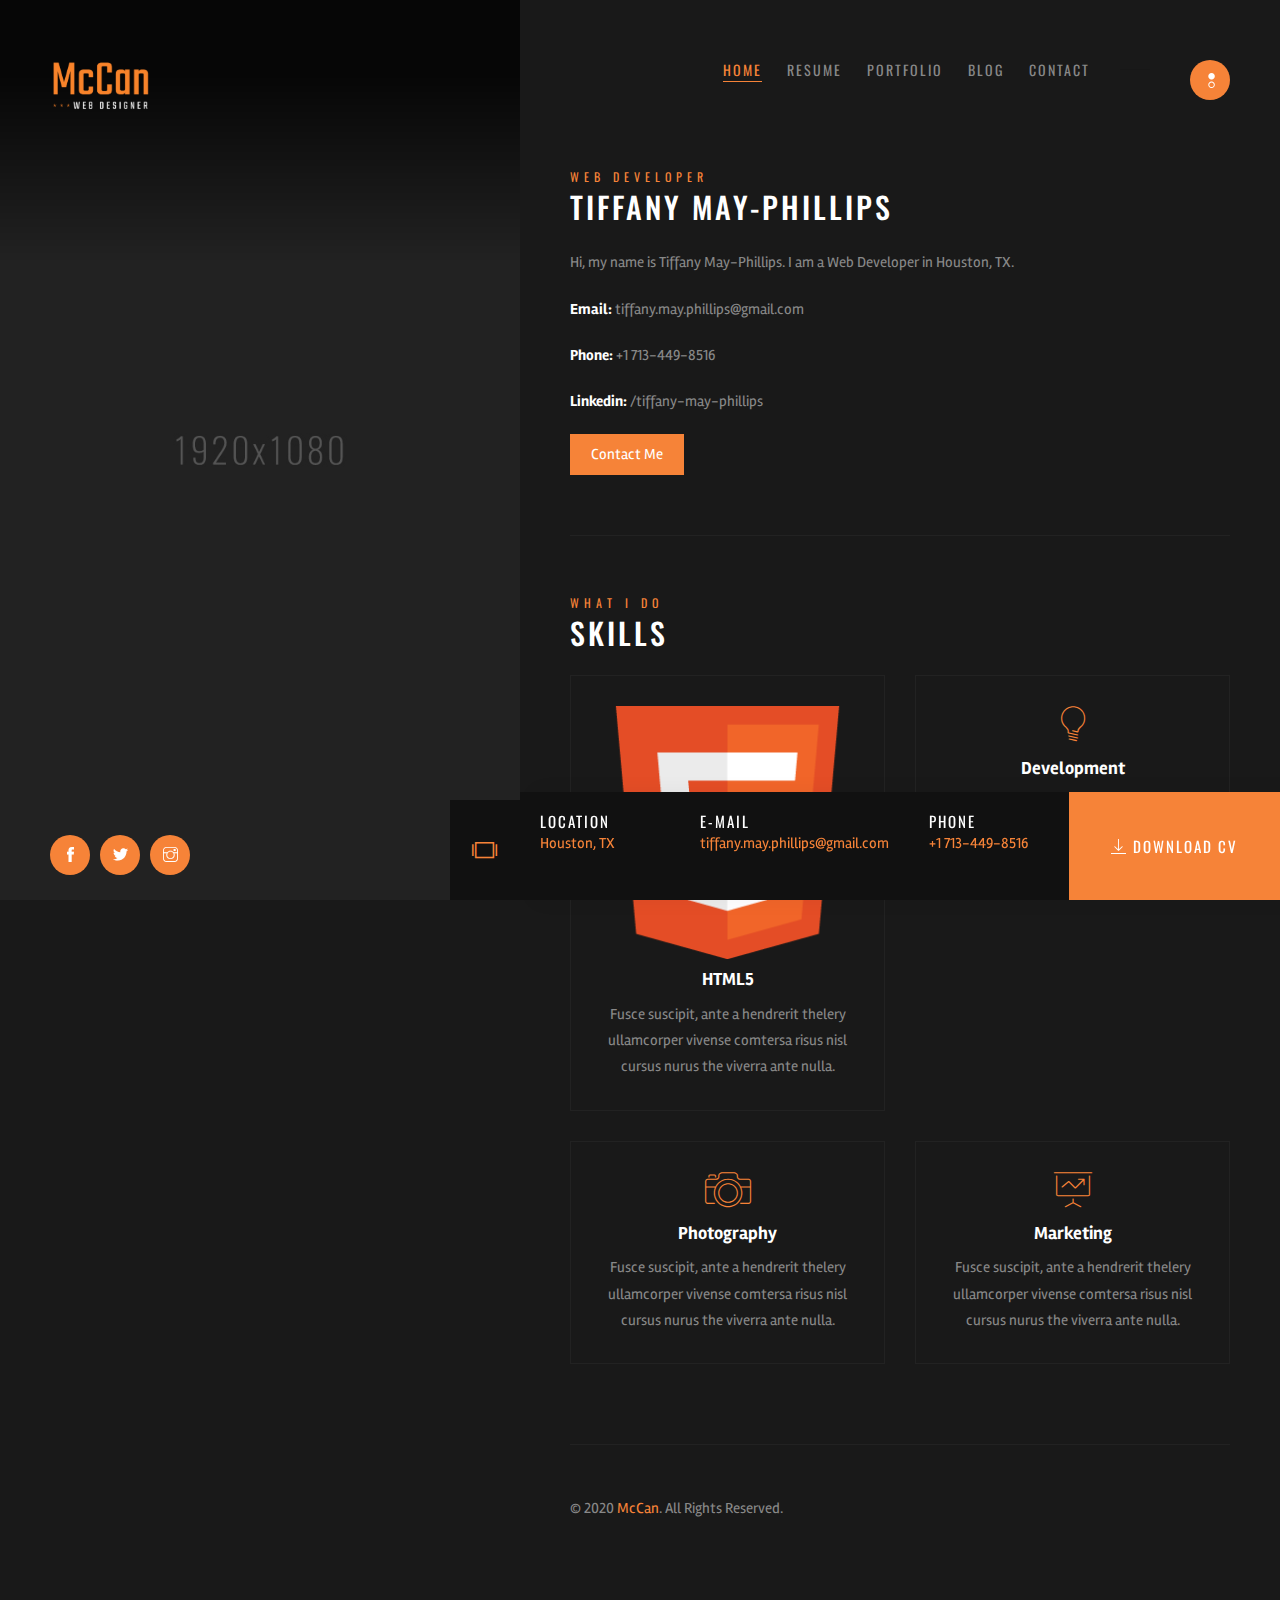
==== index.html @ d1312fe4 "first commit" ====
<!doctype html>
<html lang="en" class="no-js">

<head>
    <title>Tiffany</title>
    <meta charset="utf-8">
    <meta name="viewport" content="width=device-width, initial-scale=1, shrink-to-fit=no">
    <link rel="shortcut icon" href="images/favicon.png">
    <link rel="stylesheet" href="assets/css/bootstrap.min.css">
    <link rel="stylesheet" href="assets/css/et-lineicons.css">
    <link rel="stylesheet" href="assets/css/themify-icons.css">
    <link rel="stylesheet" href="assets/css/owl.carousel.min.css">
    <link rel="stylesheet" href="assets/css/style.css">
    <link rel="stylesheet" href="assets/css/style-animations.css"> </head>

<body class="cv has-additional-menu-content">
    <header id="identity">
        <!-- Logo -->
        <div class="logo">
            <a href="index.html" class="logo-link" rel="home"> <img src="images/logo.png" class="logo" alt=""> </a>
        </div>
    </header>
    <!-- Menu -->
    <div id="site-menu">
        <nav class="nav-menu">
            <ul>
                <li class="menu-item current-menu-item"><a href="index.html">Home</a></li>
                <li class="menu-item"><a href="resume.html">Resume</a></li>
                <li class="menu-item"><a href="portfolio.html">Portfolio</a></li>
                <li class="menu-item menu-item-has-children"><a href="blog.html">Blog</a>
                    <a href="index.html#" class="menu-expand mdi"></a>
                    <ul class="sub-menu">
                        <li class="menu-item"><a href="post.html">Post</a></li>
                        <li class="menu-item menu-item-has-children"> <a href="#">Submenu - 1</a>
                            <a href="index.html#" class="menu-expand mdi"></a>
                            <ul class="sub-menu">
                                <li class="menu-item"><a href="#">Submenu - 2</a></li>
                                <li class="menu-item"><a href="#">Submenu - 2</a></li>
                            </ul>
                        </li>
                    </ul>
                </li>
                <li class="menu-item"><a href="contact.html">Contact</a></li>
            </ul>
        </nav>
    </div>
    <div class="menu-overlay"></div>
    <div class="site-menu-toggle">
        <a href="about.html#site-menu" class="ti"> <span class="screen-reader-text">Toggle navigation</span> </a>
    </div>
    <!-- Social Media -->
    <div id="social-profiles">
        <nav class="social-menu">
            <ul>
                <li class="menu-item"><a href="http://facebook.com" target="_blank"><span class="ti"></span></a></li>
                <li class="menu-item"><a href="http://twitter.com" target="_blank"><span class="ti"></span></a></li>
                <li class="menu-item"><a href="http://instagram.com" target="_blank"><span class="ti"></span></a></li>
            </ul>
        </nav>
    </div>
    <!-- Media -->
    <div class="hero-media">
        <div class="owl-carousel" data-expand-duration="800">
            <div class="item owl-lazy" data-src="images/1920x1080.jpg"></div>
        </div> <span class="overlay"></span> <span class="ti ti-spin ti-loading"></span> </div>
    <!-- Content -->
    <div class="content-wrap clearfix">
        <!-- About Me -->
        <div class="mccan page">
            <h3 class="title-small">Web Developer</h3>
            <h2 class="title">Tiffany May-Phillips</h2>
            <div class="content">
                <div class="grid-container">
                    <div class="grid-column">
                        <p>Hi, my name is Tiffany May-Phillips. I am a Web Developer in Houston, TX. </p>
                        <div class="row">
                            <div class="col-md-8">
                                <p><b>Email:</b> tiffany.may.phillips@gmail.com</p>
                                <p><b>Phone:</b> +1 713-449-8516</p>
                                <p><b>Linkedin:</b> /tiffany-may-phillips</p>
                            </div>
                        </div> <a href="" class="btn ajax">Contact Me</a> </div>
                </div>
            </div>
        </div>
        <div class="divider1"></div>
        <!-- Services -->
        <div class="mccan page">
            <h3 class="title-small">What I Do</h3>
            <h2 class="title">Skills</h2>
            <div class="content">
                <div class="grid-container">
                    <div class="grid-column">
                        <div class="row">
                            <div class="col-md-6">
                                <div class="feature feature-left">
                                    <div class="mccan-icon"><img src='./images/HTML5_Badge_256.png'></div>
                                    <div class="mccan-text">
                                        <h3>HTML5</h3>
                                        <p>Fusce suscipit, ante a hendrerit thelery ullamcorper vivense comtersa risus nisl cursus nurus the viverra ante nulla.</p>
                                    </div>
                                </div>
                            </div>
                            <div class="col-md-6">
                                <div class="feature feature-left">
                                    <div class="mccan-icon"> <span class="et-lightbulb font-35px"></span> </div>
                                    <div class="mccan-text">
                                        <h3>Development</h3>
                                        <p>Fusce suscipit, ante a hendrerit thelery ullamcorper vivense comtersa risus nisl cursus nurus the viverra ante nulla.</p>
                                    </div>
                                </div>
                            </div>
                            <div class="col-md-6">
                                <div class="feature feature-left">
                                    <div class="mccan-icon"> <span class="et-camera font-30px"></span></div>
                                    <div class="mccan-text">
                                        <h3>Photography</h3>
                                        <p>Fusce suscipit, ante a hendrerit thelery ullamcorper vivense comtersa risus nisl cursus nurus the viverra ante nulla.</p>
                                    </div>
                                </div>
                            </div>
                            <div class="col-md-6">
                                <div class="feature feature-left">
                                    <div class="mccan-icon"> <span class="et-presentation font-35px"></span> </div>
                                    <div class="mccan-text">
                                        <h3>Marketing</h3>
                                        <p>Fusce suscipit, ante a hendrerit thelery ullamcorper vivense comtersa risus nisl cursus nurus the viverra ante nulla.</p>
                                    </div>
                                </div>
                            </div>
                        </div>
                    </div>
                </div>
            </div>
        </div>
        <!-- Copyright -->
        <div class="copyright">
            <p>&copy; 2020 <a href="index.html">McCan</a>. All Rights Reserved.</p>
        </div>
    </div>
    <!-- Hidden Menu -->
    <div class="additional-menu-content">
        <h3 class="title-small">Web Designer</h3>
        <h2 class="title">Tiffany May-Phillips</h2> <img src="images/200x200.jpg" alt="">
        <p>Hi, my name is Tiffany May-Phillips. I am a Web Developer, and etiam accumsan scelerisque rhoncus. Nulla quis laoreet velit. Pelteqle quisu velleopha retra congue.</p> <a href="#" class="btn">Hire Me</a>
        <div class="divider2"></div>
        <h3 class="title-small">@rorymccan</h3>
        <h2 class="title">Instagram</h2>
        <div class="sb-widget fl-wrap">
            <div class="insta-thumb">
                <a href="#"><img src="images/200x200.jpg" alt=""></a>
                <a href="#"><img src="images/200x200.jpg" alt=""></a>
                <a href="#"><img src="images/200x200.jpg" alt=""></a>
                <a href="#"><img src="images/200x200.jpg" alt=""></a>
                <a href="#"><img src="images/200x200.jpg" alt=""></a>
                <a href="#"><img src="images/200x200.jpg" alt=""></a>
            </div>
        </div>
    </div>
    <!-- My Info -->
    <div class="my-info">
        <div class="box">
            <div class="field field-my-info field-separator">
                <h6>Location</h6>
                <p>Houston, TX</p>
            </div>
            <div class="field field-my-info field-separator">
                <h6>E-Mail</h6>
                <p>tiffany.may.phillips@gmail.com</p>
            </div>
            <div class="field field-my-info field-separator">
                <h6>Phone</h6>
                <p>+1 713-449-8516</p>
            </div>
            <div class="clear"></div>
            <button type="submit" class="button-color"><span class="ti-download"></span> DOWNLOAD CV</button>
        </div>
    </div>
    <!-- Js -->
    <script src="assets/js/jquery-3.3.1.min.js"></script>
    <script src="assets/js/modernizr-custom.js"></script>
    <script src="assets/js/owl-carousel.min.js"></script>
    <script src="assets/js/functions.js"></script>
</body>
</html>
---- assets/css/themify-icons.css ----
@font-face {
	font-family: 'themify';
	src:url('../fonts/themify.eot');
	src:url('../fonts/themify.eot?#iefix') format('embedded-opentype'),
		url('../fonts/themify.woff') format('woff'),
		url('../fonts/themify.ttf') format('truetype'),
		url('../fonts/themify.svg') format('svg');
	font-weight: normal;
	font-style: normal;
}

[class^="ti-"], [class*=" ti-"] {
	font-family: 'themify';
	speak: none;
	font-style: normal;
	font-weight: normal;
	font-variant: normal;
	text-transform: none;
	line-height: 1;

	/* Better Font Rendering =========== */
	-webkit-font-smoothing: antialiased;
	-moz-osx-font-smoothing: grayscale;
}

.ti-wand:before {
	content: "\e600";
}
.ti-volume:before {
	content: "\e601";
}
.ti-user:before {
	content: "\e602";
}
.ti-unlock:before {
	content: "\e603";
}
.ti-unlink:before {
	content: "\e604";
}
.ti-trash:before {
	content: "\e605";
}
.ti-thought:before {
	content: "\e606";
}
.ti-target:before {
	content: "\e607";
}
.ti-tag:before {
	content: "\e608";
}
.ti-tablet:before {
	content: "\e609";
}
.ti-star:before {
	content: "\e60a";
}
.ti-spray:before {
	content: "\e60b";
}
.ti-signal:before {
	content: "\e60c";
}
.ti-shopping-cart:before {
	content: "\e60d";
}
.ti-shopping-cart-full:before {
	content: "\e60e";
}
.ti-settings:before {
	content: "\e60f";
}
.ti-search:before {
	content: "\e610";
}
.ti-zoom-in:before {
	content: "\e611";
}
.ti-zoom-out:before {
	content: "\e612";
}
.ti-cut:before {
	content: "\e613";
}
.ti-ruler:before {
	content: "\e614";
}
.ti-ruler-pencil:before {
	content: "\e615";
}
.ti-ruler-alt:before {
	content: "\e616";
}
.ti-bookmark:before {
	content: "\e617";
}
.ti-bookmark-alt:before {
	content: "\e618";
}
.ti-reload:before {
	content: "\e619";
}
.ti-plus:before {
	content: "\e61a";
}
.ti-pin:before {
	content: "\e61b";
}
.ti-pencil:before {
	content: "\e61c";
}
.ti-pencil-alt:before {
	content: "\e61d";
}
.ti-paint-roller:before {
	content: "\e61e";
}
.ti-paint-bucket:before {
	content: "\e61f";
}
.ti-na:before {
	content: "\e620";
}
.ti-mobile:before {
	content: "\e621";
}
.ti-minus:before {
	content: "\e622";
}
.ti-medall:before {
	content: "\e623";
}
.ti-medall-alt:before {
	content: "\e624";
}
.ti-marker:before {
	content: "\e625";
}
.ti-marker-alt:before {
	content: "\e626";
}
.ti-arrow-up:before {
	content: "\e627";
}
.ti-arrow-right:before {
	content: "\e628";
}
.ti-arrow-left:before {
	content: "\e629";
}
.ti-arrow-down:before {
	content: "\e62a";
}
.ti-lock:before {
	content: "\e62b";
}
.ti-location-arrow:before {
	content: "\e62c";
}
.ti-link:before {
	content: "\e62d";
}
.ti-layout:before {
	content: "\e62e";
}
.ti-layers:before {
	content: "\e62f";
}
.ti-layers-alt:before {
	content: "\e630";
}
.ti-key:before {
	content: "\e631";
}
.ti-import:before {
	content: "\e632";
}
.ti-image:before {
	content: "\e633";
}
.ti-heart:before {
	content: "\e634";
}
.ti-heart-broken:before {
	content: "\e635";
}
.ti-hand-stop:before {
	content: "\e636";
}
.ti-hand-open:before {
	content: "\e637";
}
.ti-hand-drag:before {
	content: "\e638";
}
.ti-folder:before {
	content: "\e639";
}
.ti-flag:before {
	content: "\e63a";
}
.ti-flag-alt:before {
	content: "\e63b";
}
.ti-flag-alt-2:before {
	content: "\e63c";
}
.ti-eye:before {
	content: "\e63d";
}
.ti-export:before {
	content: "\e63e";
}
.ti-exchange-vertical:before {
	content: "\e63f";
}
.ti-desktop:before {
	content: "\e640";
}
.ti-cup:before {
	content: "\e641";
}
.ti-crown:before {
	content: "\e642";
}
.ti-comments:before {
	content: "\e643";
}
.ti-comment:before {
	content: "\e644";
}
.ti-comment-alt:before {
	content: "\e645";
}
.ti-close:before {
	content: "\e646";
}
.ti-clip:before {
	content: "\e647";
}
.ti-angle-up:before {
	content: "\e648";
}
.ti-angle-right:before {
	content: "\e649";
}
.ti-angle-left:before {
	content: "\e64a";
}
.ti-angle-down:before {
	content: "\e64b";
}
.ti-check:before {
	content: "\e64c";
}
.ti-check-box:before {
	content: "\e64d";
}
.ti-camera:before {
	content: "\e64e";
}
.ti-announcement:before {
	content: "\e64f";
}
.ti-brush:before {
	content: "\e650";
}
.ti-briefcase:before {
	content: "\e651";
}
.ti-bolt:before {
	content: "\e652";
}
.ti-bolt-alt:before {
	content: "\e653";
}
.ti-blackboard:before {
	content: "\e654";
}
.ti-bag:before {
	content: "\e655";
}
.ti-move:before {
	content: "\e656";
}
.ti-arrows-vertical:before {
	content: "\e657";
}
.ti-arrows-horizontal:before {
	content: "\e658";
}
.ti-fullscreen:before {
	content: "\e659";
}
.ti-arrow-top-right:before {
	content: "\e65a";
}
.ti-arrow-top-left:before {
	content: "\e65b";
}
.ti-arrow-circle-up:before {
	content: "\e65c";
}
.ti-arrow-circle-right:before {
	content: "\e65d";
}
.ti-arrow-circle-left:before {
	content: "\e65e";
}
.ti-arrow-circle-down:before {
	content: "\e65f";
}
.ti-angle-double-up:before {
	content: "\e660";
}
.ti-angle-double-right:before {
	content: "\e661";
}
.ti-angle-double-left:before {
	content: "\e662";
}
.ti-angle-double-down:before {
	content: "\e663";
}
.ti-zip:before {
	content: "\e664";
}
.ti-world:before {
	content: "\e665";
}
.ti-wheelchair:before {
	content: "\e666";
}
.ti-view-list:before {
	content: "\e667";
}
.ti-view-list-alt:before {
	content: "\e668";
}
.ti-view-grid:before {
	content: "\e669";
}
.ti-uppercase:before {
	content: "\e66a";
}
.ti-upload:before {
	content: "\e66b";
}
.ti-underline:before {
	content: "\e66c";
}
.ti-truck:before {
	content: "\e66d";
}
.ti-timer:before {
	content: "\e66e";
}
.ti-ticket:before {
	content: "\e66f";
}
.ti-thumb-up:before {
	content: "\e670";
}
.ti-thumb-down:before {
	content: "\e671";
}
.ti-text:before {
	content: "\e672";
}
.ti-stats-up:before {
	content: "\e673";
}
.ti-stats-down:before {
	content: "\e674";
}
.ti-split-v:before {
	content: "\e675";
}
.ti-split-h:before {
	content: "\e676";
}
.ti-smallcap:before {
	content: "\e677";
}
.ti-shine:before {
	content: "\e678";
}
.ti-shift-right:before {
	content: "\e679";
}
.ti-shift-left:before {
	content: "\e67a";
}
.ti-shield:before {
	content: "\e67b";
}
.ti-notepad:before {
	content: "\e67c";
}
.ti-server:before {
	content: "\e67d";
}
.ti-quote-right:before {
	content: "\e67e";
}
.ti-quote-left:before {
	content: "\e67f";
}
.ti-pulse:before {
	content: "\e680";
}
.ti-printer:before {
	content: "\e681";
}
.ti-power-off:before {
	content: "\e682";
}
.ti-plug:before {
	content: "\e683";
}
.ti-pie-chart:before {
	content: "\e684";
}
.ti-paragraph:before {
	content: "\e685";
}
.ti-panel:before {
	content: "\e686";
}
.ti-package:before {
	content: "\e687";
}
.ti-music:before {
	content: "\e688";
}
.ti-music-alt:before {
	content: "\e689";
}
.ti-mouse:before {
	content: "\e68a";
}
.ti-mouse-alt:before {
	content: "\e68b";
}
.ti-money:before {
	content: "\e68c";
}
.ti-microphone:before {
	content: "\e68d";
}
.ti-menu:before {
	content: "\e68e";
}
.ti-menu-alt:before {
	content: "\e68f";
}
.ti-map:before {
	content: "\e690";
}
.ti-map-alt:before {
	content: "\e691";
}
.ti-loop:before {
	content: "\e692";
}
.ti-location-pin:before {
	content: "\e693";
}
.ti-list:before {
	content: "\e694";
}
.ti-light-bulb:before {
	content: "\e695";
}
.ti-Italic:before {
	content: "\e696";
}
.ti-info:before {
	content: "\e697";
}
.ti-infinite:before {
	content: "\e698";
}
.ti-id-badge:before {
	content: "\e699";
}
.ti-hummer:before {
	content: "\e69a";
}
.ti-home:before {
	content: "\e69b";
}
.ti-help:before {
	content: "\e69c";
}
.ti-headphone:before {
	content: "\e69d";
}
.ti-harddrives:before {
	content: "\e69e";
}
.ti-harddrive:before {
	content: "\e69f";
}
.ti-gift:before {
	content: "\e6a0";
}
.ti-game:before {
	content: "\e6a1";
}
.ti-filter:before {
	content: "\e6a2";
}
.ti-files:before {
	content: "\e6a3";
}
.ti-file:before {
	content: "\e6a4";
}
.ti-eraser:before {
	content: "\e6a5";
}
.ti-envelope:before {
	content: "\e6a6";
}
.ti-download:before {
	content: "\e6a7";
}
.ti-direction:before {
	content: "\e6a8";
}
.ti-direction-alt:before {
	content: "\e6a9";
}
.ti-dashboard:before {
	content: "\e6aa";
}
.ti-control-stop:before {
	content: "\e6ab";
}
.ti-control-shuffle:before {
	content: "\e6ac";
}
.ti-control-play:before {
	content: "\e6ad";
}
.ti-control-pause:before {
	content: "\e6ae";
}
.ti-control-forward:before {
	content: "\e6af";
}
.ti-control-backward:before {
	content: "\e6b0";
}
.ti-cloud:before {
	content: "\e6b1";
}
.ti-cloud-up:before {
	content: "\e6b2";
}
.ti-cloud-down:before {
	content: "\e6b3";
}
.ti-clipboard:before {
	content: "\e6b4";
}
.ti-car:before {
	content: "\e6b5";
}
.ti-calendar:before {
	content: "\e6b6";
}
.ti-book:before {
	content: "\e6b7";
}
.ti-bell:before {
	content: "\e6b8";
}
.ti-basketball:before {
	content: "\e6b9";
}
.ti-bar-chart:before {
	content: "\e6ba";
}
.ti-bar-chart-alt:before {
	content: "\e6bb";
}
.ti-back-right:before {
	content: "\e6bc";
}
.ti-back-left:before {
	content: "\e6bd";
}
.ti-arrows-corner:before {
	content: "\e6be";
}
.ti-archive:before {
	content: "\e6bf";
}
.ti-anchor:before {
	content: "\e6c0";
}
.ti-align-right:before {
	content: "\e6c1";
}
.ti-align-left:before {
	content: "\e6c2";
}
.ti-align-justify:before {
	content: "\e6c3";
}
.ti-align-center:before {
	content: "\e6c4";
}
.ti-alert:before {
	content: "\e6c5";
}
.ti-alarm-clock:before {
	content: "\e6c6";
}
.ti-agenda:before {
	content: "\e6c7";
}
.ti-write:before {
	content: "\e6c8";
}
.ti-window:before {
	content: "\e6c9";
}
.ti-widgetized:before {
	content: "\e6ca";
}
.ti-widget:before {
	content: "\e6cb";
}
.ti-widget-alt:before {
	content: "\e6cc";
}
.ti-wallet:before {
	content: "\e6cd";
}
.ti-video-clapper:before {
	content: "\e6ce";
}
.ti-video-camera:before {
	content: "\e6cf";
}
.ti-vector:before {
	content: "\e6d0";
}
.ti-themify-logo:before {
	content: "\e6d1";
}
.ti-themify-favicon:before {
	content: "\e6d2";
}
.ti-themify-favicon-alt:before {
	content: "\e6d3";
}
.ti-support:before {
	content: "\e6d4";
}
.ti-stamp:before {
	content: "\e6d5";
}
.ti-split-v-alt:before {
	content: "\e6d6";
}
.ti-slice:before {
	content: "\e6d7";
}
.ti-shortcode:before {
	content: "\e6d8";
}
.ti-shift-right-alt:before {
	content: "\e6d9";
}
.ti-shift-left-alt:before {
	content: "\e6da";
}
.ti-ruler-alt-2:before {
	content: "\e6db";
}
.ti-receipt:before {
	content: "\e6dc";
}
.ti-pin2:before {
	content: "\e6dd";
}
.ti-pin-alt:before {
	content: "\e6de";
}
.ti-pencil-alt2:before {
	content: "\e6df";
}
.ti-palette:before {
	content: "\e6e0";
}
.ti-more:before {
	content: "\e6e1";
}
.ti-more-alt:before {
	content: "\e6e2";
}
.ti-microphone-alt:before {
	content: "\e6e3";
}
.ti-magnet:before {
	content: "\e6e4";
}
.ti-line-double:before {
	content: "\e6e5";
}
.ti-line-dotted:before {
	content: "\e6e6";
}
.ti-line-dashed:before {
	content: "\e6e7";
}
.ti-layout-width-full:before {
	content: "\e6e8";
}
.ti-layout-width-default:before {
	content: "\e6e9";
}
.ti-layout-width-default-alt:before {
	content: "\e6ea";
}
.ti-layout-tab:before {
	content: "\e6eb";
}
.ti-layout-tab-window:before {
	content: "\e6ec";
}
.ti-layout-tab-v:before {
	content: "\e6ed";
}
.ti-layout-tab-min:before {
	content: "\e6ee";
}
.ti-layout-slider:before {
	content: "\e6ef";
}
.ti-layout-slider-alt:before {
	content: "\e6f0";
}
.ti-layout-sidebar-right:before {
	content: "\e6f1";
}
.ti-layout-sidebar-none:before {
	content: "\e6f2";
}
.ti-layout-sidebar-left:before {
	content: "\e6f3";
}
.ti-layout-placeholder:before {
	content: "\e6f4";
}
.ti-layout-menu:before {
	content: "\e6f5";
}
.ti-layout-menu-v:before {
	content: "\e6f6";
}
.ti-layout-menu-separated:before {
	content: "\e6f7";
}
.ti-layout-menu-full:before {
	content: "\e6f8";
}
.ti-layout-media-right-alt:before {
	content: "\e6f9";
}
.ti-layout-media-right:before {
	content: "\e6fa";
}
.ti-layout-media-overlay:before {
	content: "\e6fb";
}
.ti-layout-media-overlay-alt:before {
	content: "\e6fc";
}
.ti-layout-media-overlay-alt-2:before {
	content: "\e6fd";
}
.ti-layout-media-left-alt:before {
	content: "\e6fe";
}
.ti-layout-media-left:before {
	content: "\e6ff";
}
.ti-layout-media-center-alt:before {
	content: "\e700";
}
.ti-layout-media-center:before {
	content: "\e701";
}
.ti-layout-list-thumb:before {
	content: "\e702";
}
.ti-layout-list-thumb-alt:before {
	content: "\e703";
}
.ti-layout-list-post:before {
	content: "\e704";
}
.ti-layout-list-large-image:before {
	content: "\e705";
}
.ti-layout-line-solid:before {
	content: "\e706";
}
.ti-layout-grid4:before {
	content: "\e707";
}
.ti-layout-grid3:before {
	content: "\e708";
}
.ti-layout-grid2:before {
	content: "\e709";
}
.ti-layout-grid2-thumb:before {
	content: "\e70a";
}
.ti-layout-cta-right:before {
	content: "\e70b";
}
.ti-layout-cta-left:before {
	content: "\e70c";
}
.ti-layout-cta-center:before {
	content: "\e70d";
}
.ti-layout-cta-btn-right:before {
	content: "\e70e";
}
.ti-layout-cta-btn-left:before {
	content: "\e70f";
}
.ti-layout-column4:before {
	content: "\e710";
}
.ti-layout-column3:before {
	content: "\e711";
}
.ti-layout-column2:before {
	content: "\e712";
}
.ti-layout-accordion-separated:before {
	content: "\e713";
}
.ti-layout-accordion-merged:before {
	content: "\e714";
}
.ti-layout-accordion-list:before {
	content: "\e715";
}
.ti-ink-pen:before {
	content: "\e716";
}
.ti-info-alt:before {
	content: "\e717";
}
.ti-help-alt:before {
	content: "\e718";
}
.ti-headphone-alt:before {
	content: "\e719";
}
.ti-hand-point-up:before {
	content: "\e71a";
}
.ti-hand-point-right:before {
	content: "\e71b";
}
.ti-hand-point-left:before {
	content: "\e71c";
}
.ti-hand-point-down:before {
	content: "\e71d";
}
.ti-gallery:before {
	content: "\e71e";
}
.ti-face-smile:before {
	content: "\e71f";
}
.ti-face-sad:before {
	content: "\e720";
}
.ti-credit-card:before {
	content: "\e721";
}
.ti-control-skip-forward:before {
	content: "\e722";
}
.ti-control-skip-backward:before {
	content: "\e723";
}
.ti-control-record:before {
	content: "\e724";
}
.ti-control-eject:before {
	content: "\e725";
}
.ti-comments-smiley:before {
	content: "\e726";
}
.ti-brush-alt:before {
	content: "\e727";
}
.ti-youtube:before {
	content: "\e728";
}
.ti-vimeo:before {
	content: "\e729";
}
.ti-twitter:before {
	content: "\e72a";
}
.ti-time:before {
	content: "\e72b";
}
.ti-tumblr:before {
	content: "\e72c";
}
.ti-skype:before {
	content: "\e72d";
}
.ti-share:before {
	content: "\e72e";
}
.ti-share-alt:before {
	content: "\e72f";
}
.ti-rocket:before {
	content: "\e730";
}
.ti-pinterest:before {
	content: "\e731";
}
.ti-new-window:before {
	content: "\e732";
}
.ti-microsoft:before {
	content: "\e733";
}
.ti-list-ol:before {
	content: "\e734";
}
.ti-linkedin:before {
	content: "\e735";
}
.ti-layout-sidebar-2:before {
	content: "\e736";
}
.ti-layout-grid4-alt:before {
	content: "\e737";
}
.ti-layout-grid3-alt:before {
	content: "\e738";
}
.ti-layout-grid2-alt:before {
	content: "\e739";
}
.ti-layout-column4-alt:before {
	content: "\e73a";
}
.ti-layout-column3-alt:before {
	content: "\e73b";
}
.ti-layout-column2-alt:before {
	content: "\e73c";
}
.ti-instagram:before {
	content: "\e73d";
}
.ti-google:before {
	content: "\e73e";
}
.ti-github:before {
	content: "\e73f";
}
.ti-flickr:before {
	content: "\e740";
}
.ti-facebook:before {
	content: "\e741";
}
.ti-dropbox:before {
	content: "\e742";
}
.ti-dribbble:before {
	content: "\e743";
}
.ti-apple:before {
	content: "\e744";
}
.ti-android:before {
	content: "\e745";
}
.ti-save:before {
	content: "\e746";
}
.ti-save-alt:before {
	content: "\e747";
}
.ti-yahoo:before {
	content: "\e748";
}
.ti-wordpress:before {
	content: "\e749";
}
.ti-vimeo-alt:before {
	content: "\e74a";
}
.ti-twitter-alt:before {
	content: "\e74b";
}
.ti-tumblr-alt:before {
	content: "\e74c";
}
.ti-trello:before {
	content: "\e74d";
}
.ti-stack-overflow:before {
	content: "\e74e";
}
.ti-soundcloud:before {
	content: "\e74f";
}
.ti-sharethis:before {
	content: "\e750";
}
.ti-sharethis-alt:before {
	content: "\e751";
}
.ti-reddit:before {
	content: "\e752";
}
.ti-pinterest-alt:before {
	content: "\e753";
}
.ti-microsoft-alt:before {
	content: "\e754";
}
.ti-linux:before {
	content: "\e755";
}
.ti-jsfiddle:before {
	content: "\e756";
}
.ti-joomla:before {
	content: "\e757";
}
.ti-html5:before {
	content: "\e758";
}
.ti-flickr-alt:before {
	content: "\e759";
}
.ti-email:before {
	content: "\e75a";
}
.ti-drupal:before {
	content: "\e75b";
}
.ti-dropbox-alt:before {
	content: "\e75c";
}
.ti-css3:before {
	content: "\e75d";
}
.ti-rss:before {
	content: "\e75e";
}
.ti-rss-alt:before {
	content: "\e75f";
}
---- assets/css/style.css ----
/* 
 01. Google Fonts
 02. General Settings
 03. Useful Classes
 04. Owl Carousel
 05. Hero Section
 06. Logo
 07. Mobile Menu Toggle
 08. Site Menu
 09. Social Links & Menu
 10. Additional Menu Content
 11. Menu Overlay
 12. My Info
 13. Content Section
 14. Services styles
 15. Timeline styles
 16. Project styles
 17. Footer
*/


/* 01. Google Font */
@import url('https://fonts.googleapis.com/css?family=Oswald:400,500|Rambla:400,700');

/* 02. General Settings */

html,
body {
    -moz-osx-font-smoothing: grayscale;
    -webkit-font-smoothing: antialiased;
    -moz-font-smoothing: antialiased;
    font-smoothing: antialiased;
}

body {
    font-family: 'Rambla', sans-serif;
    color: #888;
    font-weight: 400;
    font-size: 15px;
    line-height: 1.75em;
    min-height: 100%;
    position: relative;
    overflow-x: hidden;
    background-color: #191919;
}

p {
    font-family: 'Rambla', sans-serif;
    font-size: 15px;
    line-height: 1.75em;
    font-weight: 400;
    color: #888;
    margin: 0 0 20px;
}

h1,
h2,
h3,
h4,
h5,
h6 {
    margin: 0;
    color: #fff;
    font-weight: 500;
}

h1 a,
h2 a,
h3 a,
h4 a,
h5 a,
h6 a {
    font-weight: inherit;
}

h1 a,
h2 a,
h3 a,
h4 a,
h5 a,
h6 a,
h1 a:hover,
h2 a:hover,
h3 a:hover,
h4 a:hover,
h5 a:hover,
h6 a:hover,
h1 a:focus,
h2 a:focus,
h3 a:focus,
h4 a:focus,
h5 a:focus,
h6 a:focus {
    color: inherit;
    text-decoration: none;
}

hr {
    background-color: #eee;
    border: 0;
    height: 3px;
    margin-top: 60px;
    margin-bottom: 60px;
}

ul,
ol,
dl,
table,
pre,
form {
    margin: 0;
}

ul {
    list-style-type: disc;
    padding: 0;
}

ol {
    list-style-type: decimal;
    padding: 0;
}

ul ul,
ol ul {
    list-style-type: circle;
}

ul ol,
ol ol {
    list-style-type: lower-alpha;
}

ol ol ol {
    list-style-type: decimal;
}

ul ul,
ol ul {
    padding-left: 1em;
}

ul ol,
ol ol {
    padding-left: 1.4em;
}

dt {
    font-weight: 500;
}

dd {
    margin-left: 0;
    padding-left: 1.5em;
}

figure {
    margin: 0;
}

table {
    border-collapse: collapse;
    border-spacing: 0;
    border-width: 0;
    width: 100%;
}

caption {
    font-size: 2rem;
    text-align: left;
}

th {
    font-weight: 500;
}

td {
    font-weight: 400;
}

th,
td {
    border-bottom: 1px solid #f9f9f9;
    padding: .75em 0;
    text-align: left;
}

thead {
    font-size: 1.2rem;
    text-transform: uppercase;
}

thead th {
    padding: .5em 0;
    border-bottom-width: 3px;
}

table tfoot tr:last-child td {
    border-bottom: 0;
}

fieldset {
    border-width: 0;
    clear: both;
    margin: 0 0 3.25em;
    padding: 0;
}

fieldset > :last-child {
    margin-bottom: 0;
}

legend {
    border-bottom: 1px solid #f9f9f9;
    font-size: 1.3rem;
    font-weight: 500;
    line-height: 1.625;
    margin-bottom: 1.625em;
    padding-bottom: 0.53846154em;
    text-transform: uppercase;
    width: 100%;
}

dfn,
cite,
em,
i,
q {
    font-style: italic;
}

address {
    margin: 0 0 1.625em;
}

pre {
    font-size: .9rem;
    line-height: 1.6;
    max-width: 100%;
    overflow: auto;
    padding: 1.6em;
    white-space: pre;
    white-space: pre-wrap;
    word-wrap: break-word;
    background: #f9f9f9;
    border: 3px solid #f9f9f9;
    color: #101010;
}

code,
kbd,
tt,
var,
samp,
pre {
    font-family: 'Rambla', sans-serif;
    -webkit-hyphens: none;
    hyphens: none;
    -ms-hyphens: none;
}

ins {
    padding: 0 .3em;
    text-decoration: none;
    background-color: #fffad4;
    border-radius: 3px;
}

mark {
    padding: 0 .3em;
    background-color: #101010;
    color: #fff;
    border-radius: 3px;
}

abbr[title],
acronym[title] {
    text-decoration: none;
    border-bottom: 1px dotted #EEE;
    cursor: help;
}

img {
    border: 0;
    height: auto;
    -ms-interpolation-mode: bicubic;
    max-width: 100%;
    vertical-align: middle;
}

del,
.low-opacity {
    opacity: .6;
}

big,
.big {
    font-size: 120%;
}

small,
.small {
    font-size: 80%;
}

video {
    height: auto;
}

video,
embed,
iframe,
object {
    max-width: 100%;
    margin-bottom: 1.5em;
}

.mt-30 {
    margin-top: 30px;
}

.mb-20 {
    margin-bottom: 20px;
}


/* Links */

a,
a:hover {
    color: #F68338;
}

a {
    text-decoration: none;
    font-weight: 500;
}

a:focus {
    outline: inherit;
}

b,
strong {
    font-weight: bold;
    color: #fff;
}


/* Form elements */
/* text field */

button,
input,
optgroup,
select,
textarea {
    font-family: 'Rambla', sans-serif;
}

input[type="password"]:focus,
input[type="email"]:focus,
input[type="text"]:focus,
input[type="file"]:focus,
input[type="radio"]:focus,
input[type="checkbox"]:focus,
textarea:focus {
    outline: none;
}

input[type="password"],
input[type="email"],
input[type="text"],
input[type="file"],
textarea {
    max-width: 100%;
    margin-bottom: 15px;
    border-color: #222;
    padding: 10px 15px;
    height: auto;
    background-color: #222;
    -webkit-box-shadow: none;
    box-shadow: none;
    border: none;
    display: block;
    width: 100%;
    font-size: 15px;
    line-height: 1.5em;
    font-weight: 400;
    color: #888;
    background-image: none;
}






select {
    padding: 10px;
    border-radius: 5px;
}

table,
th,
tr,
td {
    border: 1px solid #101010;
}

th,
tr,
td {
    padding: 10px;
}

input[type="radio"],
input[type="checkbox"] {
    display: inline;
}



/* Placeholder */

::-webkit-input-placeholder {
    color: #888;
    font-size: 15px;
    font-weight: 400;
}

:-moz-placeholder {
    color: #888;
}

::-moz-placeholder {
    color: #888;
    opacity: 1;
}

:-ms-input-placeholder {
    color: #888;
}


/* button */
.btn {
    padding: 8px 20px;
    cursor: pointer;
    background: #F68338;
    -webkit-appearance: none;
    position: relative;
    color: #fff;
    font-size: 15px;
    font-weight: 400;
    display: inline-block;
    border-radius: 0;
    border: 1px solid #F68338;
}

.btn:hover {
    color: #fff;
    background-color: #222;
    border: 1px solid #222;
}


/* 03. Useful classes */

.sr-only,
.screen-reader-text {
    position: absolute;
    width: 1px;
    height: 1px;
    padding: 0;
    margin: -1px;
    overflow: hidden;
    clip: rect(0px, 0px, 0px, 0px);
    border: 0 none;
}

.clearfix:after {
    content: "";
    display: table;
    clear: both;
}

.clear {
    clear: both;
    display: block;
    height: 0;
    overflow: hidden;
    visibility: hidden;
    width: 0;
}

.alignleft {
    float: left;
    margin-right: 1.65em;
    margin-bottom: 1.65rem;
}

.alignright {
    float: right;
    margin-left: 1.65em;
    margin-bottom: 1.65rem;
}

.aligncenter {
    clear: both;
    display: block;
    margin-left: auto;
    margin-right: auto;
}

.text-left {
    text-align: left;
}

.text-center {
    text-align: center;
}

.text-right {
    text-align: right;
}

.text-uppercase {
    text-transform: uppercase;
}

.no-bottom {
    color: #101010;
    font-weight: 500;

    word-spacing: 0;
    margin-bottom: 0px;
    font-size: 15px;
    text-transform: uppercase
}

.d-none {
    display: none;
}

.grid-container {
    display: -ms-flexbox;
    display: -webkit-box;
    display: inline-block;
    -ms-flex-wrap: wrap;
    flex-wrap: wrap;
    margin-right: -30px;
    margin-left: -30px;
}

.grid-container .grid-column {
    position: relative;
    width: 100%;
    min-height: 1px;
    padding-right: 30px;
    padding-left: 30px;
}

@media (min-width: 768px) and (max-width: 991px),
(min-width: 1200px) {
    .grid-container .grid-column {
        -ms-flex-preferred-size: 0;
        flex-basis: 0;
        -ms-flex-positive: 1;
        -webkit-box-flex: 1;
        flex-grow: 1;
        max-width: 100%;
    }

    .grid-container .order-first {
        -ms-flex-order: -1;
        -webkit-box-ordinal-group: 0;
        order: -1;
    }
}

@media (min-width: 1440px) {
    .grid-container {
        margin-right: -60px;
        margin-left: -60px;
    }

    .grid-container .grid-column {
        padding-right: 60px;
        padding-left: 60px;
    }
}


/* Themify */

.ti:before {
    display: inline-block;
    font: normal normal normal 24px/1 "Themify";
    font-size: inherit;
    text-rendering: auto;
    line-height: inherit;
    -webkit-font-smoothing: antialiased;
    -moz-osx-font-smoothing: grayscale;
}

.ti-chevron-right:before {
    content: "\e649";
}

.ti-chevron-left:before {
    content: "\e64a";
}

.ti-plus:before {
    content: "\e61a";
}


/* List */



.list {
    margin-bottom: 0px;
}

.list li {
    display: block;
    text-align: left;
    position: relative;
    margin-bottom: 10px;
    font-weight: 400;
    font-size: 15px;
}

.list li strong {
    font-size: 15px;
    color: #fff;
}

.list li:last-child {
    margin-bottom: 0px;
}

/* Instagram Thumb */

.insta-thumb {
    float: left;
    width: 100%;
}

.insta-thumb a {
    float: left;
    width: 33.3%;
    padding: 5px;
    overflow: hidden;
    -webkit-transition: all 0.3s ease-in-out;
    transition: all 0.3s ease-in-out;
}

.insta-thumb a img {
    width: 100%;
    height: auto;
    border-radius: 4px;
    margin: 0;
}

.insta-thumb a:hover {
    opacity: 0.6;
}

.divider1 {
    height: 1px;
    width: 100%;
    background: #222;
    margin: 60px 0;
}

.divider2 {
    height: 1px;
    width: 100%;
    background: #222;
    margin: 60px 0;
}


/* 04. Owl Carousel */

.owl-carousel {
    display: none;
    width: 100%;
    -webkit-tap-highlight-color: transparent;
    position: relative;
    z-index: 1;
}

.owl-carousel .owl-stage {
    position: relative;
    -ms-touch-action: pan-Y;
    touch-action: manipulation;
    -moz-backface-visibility: hidden;
}

.owl-carousel .owl-stage:after {
    content: ".";
    display: block;
    clear: both;
    visibility: hidden;
    line-height: 0;
    height: 0;
}

.owl-carousel .owl-stage-outer {
    position: relative;
    overflow: hidden;
    -webkit-transform: translate3d(0px, 0px, 0px);
}

.owl-carousel .owl-wrapper,
.owl-carousel .owl-item {
    -webkit-backface-visibility: hidden;
    -moz-backface-visibility: hidden;
    -ms-backface-visibility: hidden;
    -webkit-transform: translate3d(0, 0, 0);
    -moz-transform: translate3d(0, 0, 0);
    -ms-transform: translate3d(0, 0, 0);
}

.owl-carousel .owl-item {
    position: relative;
    min-height: 1px;
    float: left;
    -webkit-backface-visibility: hidden;
    -webkit-tap-highlight-color: transparent;
    -webkit-touch-callout: none;
}

.owl-carousel .owl-item img {
    display: block;
    width: 100%;
}

.owl-carousel .owl-nav.disabled,
.owl-carousel .owl-dots.disabled {
    display: none;
}

.owl-carousel .owl-nav .owl-prev,
.owl-carousel .owl-nav .owl-next,
.owl-carousel .owl-dot {
    cursor: pointer;
    -webkit-user-select: none;
    -moz-user-select: none;
    -ms-user-select: none;
    user-select: none;
}

.owl-carousel .owl-nav button.owl-prev,
.owl-carousel .owl-nav button.owl-next,
.owl-carousel button.owl-dot {
    background: none;
    color: inherit;
    border: none;
    padding: 0;
    font: inherit;
}

.owl-carousel.owl-loaded {
    display: block;
}

.owl-carousel.owl-loading {
    opacity: 0;
    display: block;
}

.owl-carousel.owl-hidden {
    opacity: 0;
}

.owl-carousel.owl-refresh .owl-item {
    visibility: hidden;
}

.owl-carousel.owl-drag .owl-item {
    -ms-touch-action: pan-y;
    touch-action: pan-y;
    -webkit-user-select: none;
    -moz-user-select: none;
    -ms-user-select: none;
    user-select: none;
}

.owl-carousel.owl-grab {
    cursor: move;
    cursor: -webkit-grab;
    cursor: grab;
}

.owl-carousel.owl-rtl {
    direction: rtl;
}

.owl-carousel.owl-rtl .owl-item {
    float: right;
}

.no-js .owl-carousel {
    display: block;
}

.owl-carousel .animated {
    -webkit-animation-duration: 1s;
    animation-duration: 1s;
    -webkit-animation-fill-mode: both;
    animation-fill-mode: both;
}

.owl-carousel .owl-animated-in {
    z-index: 0;
}

.owl-carousel .owl-animated-out {
    z-index: 1;
}

.owl-carousel .fadeOut {
    -webkit-animation-name: owlFadeOut;
    animation-name: owlFadeOut;
}

@-webkit-keyframes owlFadeOut {
    0% {
        opacity: 1;
    }

    100% {
        opacity: 0;
    }
}

@keyframes owlFadeOut {
    0% {
        opacity: 1;
    }

    100% {
        opacity: 0;
    }
}

.owl-height {
    -webkit-transition: height .2s ease-in-out;
    -o-transition: height .2s ease-in-out;
    transition: height .2s ease-in-out;
}

.owl-carousel .owl-item .owl-lazy {
    opacity: 0;
    -webkit-transition: opacity .5s ease;
    -o-transition: opacity .5s ease;
    transition: opacity .5s ease;
}

.owl-carousel .owl-item .owl-lazy[src^=""],
.owl-carousel .owl-item .owl-lazy:not([src]) {
    max-height: 0;
}

.owl-carousel .owl-item img.owl-lazy {
    -webkit-transform-style: preserve-3d;
    transform-style: preserve-3d;
}

.owl-carousel .owl-video-wrapper {
    position: relative;
    height: 100%;
}

.owl-carousel .owl-video-play-icon {
    position: absolute;
    z-index: 1;
    top: 50%;
    left: 50%;
    width: 90px;
    height: 90px;
    line-height: 90px;
    text-align: center;
    margin: -60px 0 0 -60px;
    background-color: #EEE;
    border-radius: 50%;
    cursor: pointer;
    -webkit-backface-visibility: hidden;
    -webkit-transition: background .3s;
    -o-transition: background .3s;
    transition: background .3s;
}

.owl-carousel .owl-video-playing .owl-video-tn,
.owl-carousel .owl-video-playing .owl-video-play-icon {
    display: none;
}

.owl-carousel .owl-video-tn {
    opacity: 0;
    height: 100%;
    background-position: center center;
    background-repeat: no-repeat;
    background-size: contain;
    -webkit-transition: opacity .3s ease;
    -o-transition: opacity .3s ease;
    transition: opacity .3s ease;
}

.owl-carousel .owl-video-frame {
    position: relative;
    z-index: 1;
    height: 100%;
    width: 100%;
}

@media (min-width: 768px) {
    .hero-media .owl-carousel .owl-video-play-icon {
        width: 100px;
        height: 100px;
        line-height: 100px;
        margin: -60px 0 0 -60px;
    }
}

.owl-carousel .owl-video-play-icon:hover {
    background-color: #101010;
}

.owl-carousel .owl-video-play-icon:before {
    content: '\F40A';
    font: normal normal normal 48px/1 "Themify";
    text-rendering: auto;
    line-height: inherit;
    -webkit-font-smoothing: antialiased;
    -moz-osx-font-smoothing: grayscale;
}


/* Media */

.hero-media .owl-carousel {
    position: absolute;
    z-index: 2;
    top: 0;
    left: 0;
    right: 0;
    height: 250px;
}

.cv .hero-media .owl-carousel {
    height: 540px;
}

.fullpage .hero-media .owl-carousel {
    height: auto;
    bottom: 0;
}

.hero-media .owl-carousel .owl-stage-outer,
.hero-media .owl-carousel .owl-stage,
.hero-media .owl-carousel .owl-item {
    height: 100%;
}

.hero-media .owl-carousel .owl-item {
    overflow: hidden;
}

.hero-media .owl-carousel .owl-item .item {
    position: absolute;
    top: 0;
    left: 0;
    width: 100%;
    height: 100%;
    background-position: center center;
    background-size: cover;
}

.hero-media .owl-carousel .owl-item .owl-lazy[src^=""],
.hero-media .owl-carousel .owl-item .owl-lazy:not([src]) {
    max-height: none;
}

.hero-media .owl-carousel .item-video iframe,
.hero-media .owl-carousel .item-video video {
    display: block;
    height: 100%;
    max-width: none;
    width: 100%;
    margin-bottom: 0;
}

@supports ((-o-object-fit: cover) or (object-fit: cover)) {
    .hero-media .owl-carousel .item-video video {
        -o-object-fit: cover;
        object-fit: cover;
    }
}

@media all and (-ms-high-contrast:none) {
    .hero-media .owl-carousel .item-video video {
        /* IE10 */
        display: none;
    }

    *::-ms-backdrop,
    .hero-media .owl-carousel .item-video video {
        /* IE11 */
        display: none;
    }
}

.hero-media .owl-carousel .owl-nav,
.hero-media .owl-carousel .owl-nav.disabled,
.hero-media .owl-carousel .owl-expand {
    display: none;
}

@media (min-width: 768px) {
    .hero-media .owl-carousel {
        height: 300px;
    }

    .cv .hero-media .owl-carousel {
        height: 540px;
    }

    .fullpage .hero-media .owl-carousel {
        height: 100%;
    }

    .hero-media .owl-carousel .owl-nav,
    .hero-media .owl-carousel .owl-expand {
        position: absolute;
        display: none;
        bottom: 60px;
        background-color: #111;
    }

    .hero-media .owl-carousel .owl-nav {
        right: 60px;
    }

    .cv.hero-has-nav .hero-media .owl-carousel .owl-nav,
    .fullpage.hero-has-nav .hero-media .owl-carousel .owl-nav {
        display: block;
    }

    .hero-media .owl-carousel .owl-expand a {
        position: relative;
        cursor: pointer;
        -webkit-user-select: none;
        -moz-user-select: none;
        -ms-user-select: none;
        user-select: none;
        text-align: center;
    }

    .cv .hero-media .owl-carousel .owl-expand a,
    .hero-has-nav .hero-media .owl-carousel .owl-expand a {
        padding-right: 1px;
    }

    .hero-media .owl-carousel .owl-expand a:after {
        position: absolute;
        top: 15px;
        bottom: 15px;
        width: 0px;
        right: 0;
        background-color: #222;
    }

    .hero-media .owl-carousel .owl-expand a .ti:before {
        content: "\e6f0";
    }

    .expanded-hero .hero-media .owl-carousel .owl-expand a .ti:before {
        content: "\e6ef";
    }

    .hero-media .owl-carousel .owl-nav a,
    .hero-media .owl-carousel .owl-expand a {
        display: inline-block;
        width: 60px;
        height: 60px;
        line-height: 60px;
        font-size: 25px;
        text-decoration: none;
        -webkit-transition: color .3s;
        -o-transition: color .3s;
        transition: color .3s;
    }

    .hero-media .owl-carousel .owl-nav a:focus,
    .hero-media .owl-carousel .owl-expand a:focus {
        outline: 0;
    }

    .hero-media .owl-carousel .owl-nav .owl-prev {
        text-align: right;
        padding-right: 5px;
    }

    .hero-media .owl-carousel .owl-nav .owl-next {
        text-align: left;
        padding-left: 5px;
    }

    .hero-media .owl-carousel .owl-nav a:hover,
    .hero-media .owl-carousel .owl-expand a:hover,
    .hero-media .owl-carousel .owl-nav a:focus,
    .hero-media .owl-carousel .owl-expand a:focus {
        color: #F68338;
    }
}

@media (min-width: 992px) {
    .hero-media .owl-carousel .owl-nav {
        position: fixed;
        right: 50%;
        bottom: 0;
    }

    .cv .hero-media .owl-carousel .owl-nav {
        right: auto;
        left: 70px;
    }

    .hero-has-nav .hero-media .owl-carousel .owl-nav {
        display: block;
    }

    .cv .hero-media .owl-carousel .owl-nav {
        padding-right: 3px;
    }

    .fullpage .hero-media .owl-carousel .owl-nav {
        left: 0;
    }

    .cv .hero-media .owl-carousel .owl-nav:after {
        content: '';
        position: absolute;
        width: 3px;
        right: 0;
        background-color: #EEE;
    }

    .hero-media .owl-carousel .owl-nav:after,
    .hero-media .owl-carousel .owl-expand a:after {
        top: 15px;
        bottom: 15px;
    }

    .cv .hero-media .owl-carousel .owl-expand a:after,
    .hero-has-nav .hero-media .owl-carousel .owl-expand a:after {
        content: '';
    }

    .hero-media .owl-carousel .owl-nav a,
    .hero-media .owl-carousel .owl-expand a {
        height: 100px;
        line-height: 101px;
    }

    .hero-media .owl-carousel .owl-expand {
        display: block;
        position: fixed;
        right: 50%;
        bottom: 0;
    }

    .hero-has-nav .hero-media .owl-carousel .owl-expand {
        margin-right: 100px;
    }

    .cv .hero-media .owl-carousel .owl-expand {
        left: 0;
        right: auto;
    }

    .fullpage .hero-media .owl-carousel .owl-expand {
        display: none;
    }

    .hero-media .owl-carousel .owl-expand a {
        width: 70px;
    }
}

@media (min-width: 1200px) {

    .hero-media .owl-carousel .owl-nav,
    .cv .hero-media .owl-carousel .owl-nav,
    .hero-media .owl-carousel .owl-expand,
    .cv .hero-media .owl-carousel .owl-expand {
        right: 760px;
        left: auto;
    }

    .hero-media .owl-carousel .owl-nav {
        bottom: 0;
    }

    .hero-media .owl-carousel .owl-nav,
    .fullpage .hero-media .owl-carousel .owl-nav {
        left: auto;
    }

    .hero-media .owl-carousel .owl-expand,
    .hero-has-nav .hero-media .owl-carousel .owl-expand {
        margin-right: 0;
    }

    .hero-has-nav .hero-media .owl-carousel .owl-expand {
        right: 860px;
    }

    .hero-has-nav.cv .hero-media .owl-carousel .owl-expand {
        right: 863px;
    }
}

@media (min-width: 1320px) {

    .hero-media .owl-carousel .owl-nav,
    .cv .hero-media .owl-carousel .owl-nav,
    .hero-media .owl-carousel .owl-expand,
    .cv .hero-media .owl-carousel .owl-expand {
        right: 850px;
    }

    .hero-media .owl-carousel .owl-nav a,
    .hero-media .owl-carousel .owl-expand a {
        height: 108px;
        line-height: 108px;
        color: #fff;
    }

    .hero-media .owl-carousel .owl-nav a:hover,
    .hero-media .owl-carousel .owl-expand a:hover {
        color: #fff;
    }

    .hero-media .owl-carousel .owl-nav a {
        width: 60px;
    }

    .hero-media .owl-carousel .owl-expand a {
        width: 90px;
    }

    .hero-has-nav .hero-media .owl-carousel .owl-expand {
        right: 970px;
    }

    .hero-has-nav.cv .hero-media .owl-carousel .owl-expand {
        right: 973px;
    }

    .hero-media .owl-carousel .owl-nav:after,
    .hero-media .owl-carousel .owl-expand a:after {
        top: 30px;
        bottom: 30px;
    }
}

@media (min-width: 1440px) {

    .hero-media .owl-carousel .owl-nav,
    .cv .hero-media .owl-carousel .owl-nav,
    .hero-media .owl-carousel .owl-expand,
    .cv .hero-media .owl-carousel .owl-expand {
        right: 910px;
    }

    .hero-has-nav .hero-media .owl-carousel .owl-expand {
        right: 1030px;
    }

    .hero-has-nav.cv .hero-media .owl-carousel .owl-expand {
        right: 1033px;
    }

    .hero-media .owl-carousel .owl-nav .owl-prev {
        padding-right: 6px;
    }

    .hero-media .owl-carousel .owl-nav .owl-next {
        padding-left: 6px;
    }
}

@media (min-width: 1600px) {

    .hero-media .owl-carousel .owl-nav,
    .cv .hero-media .owl-carousel .owl-nav,
    .hero-media .owl-carousel .owl-expand,
    .cv .hero-media .owl-carousel .owl-expand {
        right: 990px;
    }

    .hero-has-nav .hero-media .owl-carousel .owl-expand {
        right: 1110px;
    }

    .hero-has-nav.cv .hero-media .owl-carousel .owl-expand {
        right: 1113px;
    }
}

@media (min-width: 1860px) {

    .hero-media .owl-carousel .owl-nav,
    .cv .hero-media .owl-carousel .owl-nav,
    .hero-media .owl-carousel .owl-expand,
    .cv .hero-media .owl-carousel .owl-expand {
        right: 1090px;
    }

    .hero-has-nav .hero-media .owl-carousel .owl-expand {
        right: 1210px;
    }
}


/* 05. Hero Section */

.hero-media {
    background-color: #101010;
    z-index: 1;
    height: 250px;
}

.cv .hero-media,
.contact .hero-media {
    height: 540px;
}

.fullpage .hero-media,
.hero-media .map,
.hero-media .one-image {
    height: 100%;
}

.hero-media .one-image,
.hero-media .map {
    z-index: 2;
}

.hero-media .overlay {
    position: absolute;
    z-index: 3;
    top: 0;
    left: 0;
    width: 100%;
    height: 180px;
    background-image: -webkit-gradient(linear, left bottom, left top, from(rgba(0, 0, 0, 0)), color-stop(70%, rgba(0, 0, 0, .8)));
    background-image: -o-linear-gradient(bottom, rgba(0, 0, 0, 0) 0%, rgba(0, 0, 0, .8) 70%);
    background-image: linear-gradient(0deg, rgba(0, 0, 0, 0) 0%, rgba(0, 0, 0, .8) 70%);
    pointer-events: none;
}

.light-hero-colors .hero-media .overlay {
    background-image: -webkit-gradient(linear, left bottom, left top, from(rgba(0, 0, 0, 0)), color-stop(70%, rgba(0, 0, 0, .8)));
    background-image: -o-linear-gradient(bottom, rgba(0, 0, 0, 0) 0%, rgba(0, 0, 0, .8) 70%);
    background-image: linear-gradient(0deg, rgba(0, 0, 0, 0) 0%, rgba(0, 0, 0, .8) 70%);
}

@media (min-width: 768px) {
    .hero-media {
        height: 300px;
    }

    .cv .hero-media,
    .contact .hero-media {
        height: 540px;
    }

    .fullpage .hero-media {
        height: 100%;
    }

    .hero-media .overlay {
        height: 250px;
    }
}

@media (min-width: 992px) {

    .hero-media,
    .hero-media .owl-carousel,
    .contact .hero-media {
        position: fixed;
        top: 0;
        left: 0;
        right: 50%;
        width: auto;
    }

    .hero-media,
    .cv .hero-media,
    .hero-media .owl-carousel,
    .cv .hero-media .owl-carousel,
    .contact .hero-media {
        height: 100%;
    }

    .expanded-hero.expanded-hero-completed .hero-media,
    .expanded-hero.expanded-hero-completed .hero-media .owl-carousel,
    .fullpage .hero-media,
    .fullpage .hero-media .owl-carousel {
        right: 0;
    }

    .hero-media .overlay {
        height: 260px;
    }
}

@media (min-width: 1200px) {

    .hero-media,
    .hero-media .owl-carousel,
    .contact .hero-media {
        right: 760px;
    }
}

@media (min-width: 1320px) {

    .hero-media,
    .hero-media .owl-carousel,
    .contact .hero-media {
        right: 850px;
    }
}

@media (min-width: 1440px) {

    .hero-media,
    .hero-media .owl-carousel,
    .contact .hero-media {
        right: 910px;
    }

    .hero-media .overlay {
        height: 280px;
    }
}

@media (min-width: 1600px) {

    .hero-media,
    .hero-media .owl-carousel,
    .contact .hero-media {
        right: 990px;
    }
}

@media (min-width: 1860px) {

    .hero-media,
    .hero-media .owl-carousel,
    .contact .hero-media {
        right: 1090px;
    }
}

.hero-media .text {
    position: absolute;
    top: 90px;
    left: 15px;
    right: 15px;
    bottom: 294px;
    display: -webkit-box;
    display: -ms-flexbox;
    display: flex;
    -webkit-box-align: center;
    -ms-flex-align: center;
    align-items: center;
}

@media (max-width: 575px) and (min-height: 567px) {
    .hero-media .text {
        bottom: 294px;
    }
}

@media (min-width: 576px) and (max-width: 767px) and (min-height: 567px) {
    .hero-media .text {
        bottom: 219px;
    }
}

@media (min-width: 768px) and (max-width: 991px) and (min-height: 567px) {
    .hero-media .text {
        bottom: 264px;
    }
}

@media (max-width: 767px) and (max-height: 568px) {
    .hero-media .text {
        bottom: 81px;
    }
}

@media (min-width: 768px) and (max-width: 991px) and (max-height: 568px) {
    .hero-media .text {
        bottom: 120px;
    }
}

@media (min-width: 768px) {
    .hero-media .text {
        top: 110px;
        left: 50px;
        right: 50px;
    }
}

@media (min-width: 992px) {
    .hero-media .text {
        top: 0;
        bottom: 0;
    }
}

@media (min-width: 1440px) {
    .hero-media .text {
        left: 80px;
        right: 80px;
    }
}

@media (min-width: 1860px) {
    .hero-media .text {
        left: 100px;
        right: 100px;
    }
}

.light-hero-colors .hero-media {
    color: #fff;
}

.hero-media .ti-spin {
    position: absolute;
    top: 50%;
    left: 50%;
    width: 30px;
    height: 30px;
    line-height: 30px;
    margin-left: -15px;
    margin-top: -15px;
    font-size: 25px;
}


/* 06. Logo */

#identity {
    position: absolute;
    z-index: 8;
    top: 30px;
    right: 80px;
    left: 15px;
}

@media (min-width: 768px) {
    #identity {
        display: -webkit-box;
        display: -ms-flexbox;
        display: flex;
        top: 60px;
        left: 50px;
        right: 110px;
    }

    .fullpage #identity {
        position: fixed;
    }
}

@media (min-width: 992px) {
    #identity {
        position: fixed;
    }

    .full-content #identity {
        position: absolute;
    }
}

@media (min-width: 1200px) {
    #identity {
        right: 760px;
    }

    .full-content #identity {
        position: fixed;
    }
}

@media (min-width: 1320px) {
    #identity {
        right: 850px;
    }
}

@media (min-width: 1440px) {
    #identity {
        top: 50px;
        left: 80px;
        right: 910px;
    }
}

@media (min-width: 1600px) {
    #identity {
        right: 990px;
    }
}

@media (min-width: 1860px) {
    #identity {
        left: 100px;
        right: 1090px;
    }
}

#identity .logo h1 {
    margin-bottom: 0px;
    line-height: 1;
    margin-top: 6px;
    font-weight: 500;
    font-family: 'Rambla', sans-serif;
}

#identity .logo a,
#identity .logo a img {
    display: inline-block;
}

#identity .logo .light,
.light-hero-colors #identity .logo .dark {
    display: none;
}

.light-hero-colors #identity .logo .light {
    display: inline-block;
}

@media (max-width: 767px) {
    .mobile-menu-opened.light-hero-colors #identity .logo .light {
        display: none;
    }

    .mobile-menu-opened.light-hero-colors #identity .logo .dark {
        display: inline-block;
    }
}

.logo {
    width: 100px;
    max-width: 100px;
}


/* 07. Mobile menu toggle */

.site-menu-toggle {
    position: absolute;
    z-index: 7;
    top: 30px;
    right: 15px;
}

@media (min-width: 768px) {
    .site-menu-toggle {
        top: 60px;
        right: 50px;
    }

    .mobile-menu-opened .site-menu-toggle {
        z-index: 10;
    }
}

@media (min-width: 1200px) {
    .site-menu-toggle {
        display: none;
    }

    .has-additional-menu-content .site-menu-toggle {
        position: fixed;
        display: block;
    }
}

@media (min-width: 1440px) {
    .site-menu-toggle {
        top: 50px;
        right: 80px;
    }
}

@media (min-width: 1860px) {
    .site-menu-toggle {
        right: 100px;
    }
}

.site-menu-toggle a {
    display: block;
    width: 40px;
    height: 40px;
    line-height: 40px;
    color: #fff;
    background-color: #F68338;
    font-size: 15px;
    text-align: center;
    text-decoration: none;
    border-radius: 50%;
    -webkit-transition: background-color .3s, color .3s;
    -o-transition: background-color .3s, color .3s;
    transition: background-color .3s, color .3s;
}

.full-content .site-menu-toggle a {
    background-color: #EEE;
}

@media (min-width: 992px) {
    .site-menu-toggle a {
        background-color: #F68338;
    }

    .expanded-hero .site-menu-toggle a,
    .fullpage .site-menu-toggle a {
        background-color: #F68338;
    }
}

.site-menu-toggle a:focus {
    outline: 0;
}

.site-menu-toggle a:hover,
.site-menu-toggle a:focus,
.mobile-menu-opened .site-menu-toggle a:hover,
.mobile-menu-opened .site-menu-toggle a:focus {
    background-color: #F68338;
    color: #fff;
}

.site-menu-toggle a:before {
    content: "\e740";
    color: #fff;
    -webkit-transform: rotate(90deg);
    -moz-transform: rotate(90deg);
    -ms-transform: rotate(90deg);
    -o-transform: rotate(90deg);
    transform: rotate(90deg);
}

.mobile-menu-opened .site-menu-toggle a {
    background-color: #F68338;
    color: #fff;
    color: inherit;
}

.mobile-menu-opened .site-menu-toggle a:before {
    content: "\e740";
    -webkit-transform: rotate(0deg);
    -moz-transform: rotate(0deg);
    -ms-transform: rotate(0deg);
    -o-transform: rotate(0deg);
    transform: rotate(0deg);
}


/* 08. Site Menu */

.nav-menu ul {
    list-style: none;
    padding-left: 0;
    margin-bottom: 0;
}

.nav-menu .menu-item-has-children {
    position: relative;
}

.nav-menu,
.nav-menu a {
    font-size: 14px;
    letter-spacing: 2px;
    text-transform: uppercase;
    color: #888;
    text-decoration: none;
    position: relative;
    padding: 0;
    font-family: 'Oswald', sans-serif;
    font-weight: 400;
    -webkit-transition: 0.3s;
    -o-transition: 0.3s;
    transition: 0.3s;
}

.expanded-hero .nav-menu a {
    text-decoration: none;
    font-weight: 400;
    font-size: 15px;
    text-transform: uppercase;
    color: #fff;
}

.nav-menu .current-menu-item > a {
    color: #F68338;
}

@media (max-width: 1199px) {
    #site-menu {
        position: absolute;
        z-index: 6;
        top: 147px;
        left: 0;
        right: 0;
        margin-top: 30px;
        background-color: #111;
        visibility: hidden;
        opacity: 0;
    }

    .mobile-menu-opened #site-menu {
        z-index: 9;
        margin-top: 0;
        visibility: visible;
        opacity: 1;
    }

    #site-menu .nav-menu {
        border-bottom: 0px solid #101010;
        padding: 15px;
    }

    .nav-menu li {
        border-bottom: 1px solid #101010;
    }

    .nav-menu a {
        display: block;
        padding: 10px 0px;
    }

    .nav-menu ul ul a {
        padding-left: 30px;
    }

    .nav-menu ul ul ul a {
        padding-left: 45px;
    }

    .nav-menu ul ul ul ul a {
        padding-left: 60px;
    }

    .nav-menu .current-menu-item > a {
        background-color: #111;
    }

    .nav-menu .menu-item-has-children > a:first-child {
        padding-right: 35px;
    }

    .nav-menu .current-menu-item > .menu-expand {
        background-color: transparent;
    }

    .nav-menu .menu-expand {
        position: absolute;
        top: 0;
        right: 0;
    }

    .nav-menu .menu-item-has-children .menu-expand {
        position: absolute;
        top: 0;
        right: 0;
        padding: 7px 10px;
        color: inherit;
        font-size: 18px;
        text-align: center;
    }

    .no-js .nav-menu .menu-item-has-children .menu-expand {
        display: none;
    }

    .nav-menu .menu-item-has-children .menu-expand:before {
        content: "\e64b";
        font-family: 'Themify';
        font-size: 10px;
        color: #F68338;
    }

    .nav-menu .menu-item-has-children.collapse > .menu-expand:before {
        content: "\e648";
        font-family: 'Themify';
        font-size: 10px;
        color: #F68338;
    }

    .nav-menu .menu-item-has-children ul {
        display: none;
    }

    .nav-menu .menu-item-has-children.collapse > ul {
        display: block;
    }

    .nav-menu .menu-item-has-children {
        display: block;
    }
}

@media (min-width: 768px) and (max-width: 1199px) {
    #site-menu {
        top: 170px;
        left: auto;
        right: 50px;
        bottom: 0;
        width: 320px;
        margin: 0;
        overflow: hidden;
        visibility: hidden;
        opacity: 0;
    }

    .mobile-menu-opened #site-menu {
        visibility: visible;
        opacity: 1;
        margin-bottom: 50px;
        bottom: auto;
        overflow: auto;
    }

    #site-menu .nav-menu {
        margin-bottom: 0;
    }

    .nav-menu .menu-item-has-children {
        display: block;
    }
}

@media (min-width: 1200px) {
    #site-menu {
        position: fixed;
        z-index: 4;
        top: 0;
        right: 0;
        width: 760px;
        height: 140px;
        display: -webkit-box;
        display: -ms-flexbox;
        display: flex;
        -webkit-box-align: center;
        -ms-flex-align: center;
        align-items: center;
        background-color: #191919;
    }

    .full-content #site-menu {
        padding-left: 35%;
        width: 100%;
    }

    .fullpage #site-menu,
    .expanded-hero-start #site-menu,
    .expanded-hero #site-menu {
        background: transparent;
    }

    .nav-menu {
        position: relative;
        margin-top: 0px;
        width: 100%;
        text-align: right;
    }

    .has-additional-menu-content .nav-menu:after {
        content: '';
        position: absolute;
        right: 130px;
        top: 50%;
        margin-top: -1px;
        height: 1px;
        width: 30px;
        background-color: #EEE;
        background-color: rgba(0, 0, 0, .05);
    }

    .has-additional-menu-content.light-hero-colors .nav-menu:after {
        background-color: rgba(255, 255, 255, .2);
    }

    .nav-menu ul {
        padding-right: 50px;
    }

    .has-additional-menu-content .nav-menu > ul {
        padding-right: 180px;
    }

    .nav-menu li {
        display: inline-block;
    }

    .nav-menu a {
        display: inline-block;
        padding: 5px 10px;
    }

    .fullpage.light-hero-colors .nav-menu > ul > li > a {
        color: #fff;
    }

    .nav-menu .menu-expand {
        display: none;
    }

    .nav-menu > ul > li > a,
    .nav-menu > ul > li > a {
        position: relative;
    }

    .nav-menu > ul > li > a:after {
        content: '';
        position: absolute;
        z-index: -1;
        left: 10px;
        right: 10px;
        bottom: 0;
        height: 1px;
        background-color: transparent;
        pointer-events: none;
        -webkit-transition: background .3s, bottom .3s;
        -o-transition: background .3s, bottom .3s;
        transition: background .3s, bottom .3s;
    }

    .nav-menu > ul > li > a:hover:after,
    .nav-menu > ul > li.hover > a:after,
    .nav-menu > ul > li > a:focus:after {
        bottom: 6px;
        background-color: #F68338;
    }

    .light-hero-colors .nav-menu > ul > li > a:hover:after,
    .light-hero-colors .nav-menu > ul > li.hover > a:after,
    .light-hero-colors .nav-menu > ul > li > a:focus:after {
        background-color: #F68338;
    }

    #site-menu .nav-menu > ul > .current-menu-item > a:after,
    #site-menu .nav-menu > ul > .current-menu-parent > a:after {
        bottom: 6px;
        background-color: #F68338;
    }

    .nav-menu .menu-item-has-children ul {
        visibility: hidden;
        position: absolute;
        z-index: 97;
        top: 100%;
        right: 50%;
        width: 200px;
        margin-top: 10px;
        margin-right: -7.5rem;
        padding-top: 10px;
        padding-right: 0;
        text-align: center;
        opacity: 0;
        -webkit-box-shadow: 0 5px 10px -5px rgba(0, 0, 0, 0.07);
        box-shadow: 0 5px 10px -5px rgba(0, 0, 0, 0.07);
    }

    .no-touch .nav-menu .menu-item-has-children:hover > ul,
    .nav-menu .menu-item-has-children.hover > ul {
        visibility: visible;
        margin-top: 0;
        opacity: 1;
    }

    .nav-menu .menu-item-has-children .menu-item-has-children > ul {
        top: -1rem;
        left: auto;
        right: 100%;
        margin: 0;
        padding-top: 0;
        font-size: 1em;
    }

    .nav-menu .menu-item-has-children .menu-item-has-children:first-child > ul {
        top: 0;
    }

    .nav-menu .menu-item-has-children li {
        display: block;
        background-color: #222;
        border-bottom: 1px solid #292929;
    }

    .nav-menu .menu-item-has-children li:first-child {
        padding-top: 5px;
    }

    .nav-menu .menu-item-has-children li:last-child {
        padding-bottom: 5px;
    }

    .nav-menu .menu-item-has-children li a {
        display: block;
        margin: 0;
        color: #888;
    }

    .nav-menu .menu-item-has-children li a:hover {
        display: block;
        margin: 0;
        color: #F68338;
    }

    .nav-menu .menu-item-has-children li .menu-expand {
        display: block;
        padding: 0;
    }

}

@media (min-width: 1320px) {
    #site-menu {
        width: 850px;
    }

    .has-additional-menu-content .nav-menu > ul {
        padding-right: 200px;
    }

    .has-additional-menu-content .nav-menu:after {
        width: 50px;
    }

    .nav-menu a {
        padding: 5px 15px;
    }

    .nav-menu > ul > li > a:after {
        left: 15px;
        right: 15px;
        bottom: 0;
    }

    .nav-menu > ul > li > a:hover:after,
    .nav-menu > ul > li.hover > a:after,
    .nav-menu > ul > li > a:focus:after,
    #site-menu .nav-menu > ul > .current-menu-item > a:after,
    #site-menu .nav-menu > ul > .current-menu-parent > a:after {
        bottom: 8px;
    }
}

@media (min-width: 1440px) {
    #site-menu {
        width: 910px;
        height: 140px;
    }

    .nav-menu {
        margin-top: 0px;
    }

    .nav-menu ul {
        padding-right: 80px;
    }

    .has-additional-menu-content .nav-menu > ul {
        padding-right: 230px;
    }

    .has-additional-menu-content .nav-menu:after {
        right: 160px;
    }
}

@media (min-width: 1600px) {
    #site-menu {
        width: 990px;
    }
}

@media (min-width: 1860px) {
    #site-menu {
        width: 1090px;
    }

    .nav-menu ul {
        padding-right: 100px;
    }

    .has-additional-menu-content .nav-menu > ul {
        padding-right: 250px;
    }

    .has-additional-menu-content .nav-menu:after {
        right: 180px;
    }
}


/* 09. Social Links & Menu */

#social-profiles {
    position: absolute;
    z-index: 9;
    top: 94px;
    right: 0;
    font-size: 0;
    visibility: hidden;
    opacity: 0;
}

.mobile-menu-opened #social-profiles {
    right: 15px;
    visibility: visible;
    opacity: 1;
}

@media (min-width: 768px) {

    #social-profiles,
    .mobile-menu-opened #social-profiles {
        top: 60px;
        right: 110px;
        visibility: visible;
        opacity: 1;
        -webkit-transition: none;
        -o-transition: none;
        transition: none;
    }
}

@media (min-width: 1200px) {

    #social-profiles,
    .mobile-menu-opened #social-profiles {
        position: fixed;
        top: auto;
        right: auto;
        left: 50px;
        bottom: 15px;
    }

    .mobile-menu-opened #social-profiles {
        z-index: 7;
    }

    .full-content #social-profiles,
    .full-content.mobile-menu-opened #social-profiles {
        position: absolute;
        bottom: 27px;
    }

    #social-profiles {
        max-width: 190px;
    }

    .full-content #social-profiles {
        max-width: 300px;
    }
}

@media (min-width: 1320px) {

    #social-profiles,
    .mobile-menu-opened #social-profiles {
        bottom: 20px;
    }
}

@media (min-width: 1440px) {

    #social-profiles,
    .mobile-menu-opened #social-profiles {
        left: 80px;
    }
}

@media (min-width: 1600px) {
    #social-profiles {
        max-width: 300px;
    }

    .full-content #social-profiles {
        bottom: 57px;
    }
}

@media (min-width: 1860px) {

    #social-profiles,
    .mobile-menu-opened #social-profiles {
        left: 100px;
    }
}


/* Social Menu */

.social-menu ul {
    list-style: none;
    padding-left: 0;
    margin-bottom: 0;
}

.social-menu li,
.social-menu a {
    display: inline-block;
    color: #fff;
}

.social-menu a {
    width: 40px;
    height: 40px;
    line-height: 40px;
    margin-left: 5px;
    font-size: 15px;
    text-decoration: none;
    text-align: center;
    background-color: #101010;
    border-radius: 50%;
    -webkit-transition: background-color .3s, color .3s;
    -o-transition: background-color .3s, color .3s;
    transition: background-color .3s, color .3s;
}

@media (min-width: 768px) {
    .social-menu a {
        width: 40px;
        height: 40px;
        line-height: 40px;
        font-size: 15px;
        margin-left: 10px;
        background-color: #111;
    }

    .social-menu li:first-child > a {
        margin-left: 0;
    }

    .mobile-menu-opened .social-menu a,
    .full-content .social-menu a,
    .fullpage.mobile-menu-opened .social-menu a {
        background-color: #111;
    }

    .expanded-hero .social-menu a,
    .fullpage .social-menu a {
        background-color: #111;
    }
}

@media (min-width: 1200px) {

    .social-menu a,
    .social-menu li:first-child > a {
        margin: 0 10px 10px 0;
    }
}

.social-menu a:hover,
.social-menu a:focus,
.mobile-menu-opened .social-menu a:hover,
.mobile-menu-opened .social-menu a:focus,
.fullpage .social-menu a:hover,
.fullpage .social-menu a:focus {
    background-color: #111;
    color: #fff;
}

.expanded-hero .social-menu a:hover {
    background-color: #F68338;
    color: #fff;
}

@media (min-width: 992px) {
    .social-menu a {
        background-color: #F68338;
    }

    .fullpage .social-menu a {
        background-color: #fff;
    }
}

@media (min-width: 1200px) {
    .social-menu a {
        background-color: #F68338;
    }
}

.social-menu a .ti:before {
    content: "\F3CC";
}

.social-menu a[href*="facebook.com"] .ti:before {
    content: "\e741";
}

.social-menu a[href*="plus.google.com"] .ti:before,
.social-menu a[href*="profiles.google.com"] .ti:before {
    content: "\e73e";
}

.social-menu a[href*="instagram.com"] .ti:before {
    content: "\e73d";
}

.social-menu a[href*="linkedin.com"] .ti:before {
    content: "\e735";
}

.social-menu a[href*="pinterest.com"] .ti:before {
    content: "\e731";
}

.social-menu a[href*="twitter.com"] .ti:before {
    content: "\e74b";
}

.social-menu a[href*="youtube.com"] .ti:before {
    content: "\e728";
}


/* 10. Additional Menu Content */

.additional-menu-content {
    display: none;
    text-align: center;
}

.additional-menu-content .title {
    color: #fff;
    font-family: 'Oswald', sans-serif;
    margin-bottom: 20px;
    font-weight: 500;
    font-size: 30px;
    letter-spacing: 3px;
    text-transform: uppercase;
    line-height: 1.5em;
}

.additional-menu-content .title-small {
    font-family: 'Oswald', sans-serif;
    font-size: 12px;
    text-transform: uppercase;
    color: #F68338;
    font-weight: 400;
    letter-spacing: 5px;
}

.additional-menu-content img {
    width: 120px;
    height: 120px;
    border-radius: 100%;
    margin-bottom: 30px;
    text-align: center;
}

@media (min-width: 1200px) {
    .additional-menu-content {
        display: block;
        position: absolute;
        z-index: 9;
        top: 170px;
        right: 50px;
        bottom: 0;
        width: 320px;
        margin-right: -320px;
        margin-bottom: 50px;
        overflow: hidden;
        visibility: hidden;
        opacity: 0;
    }

    .mobile-menu-opened .additional-menu-content {
        margin-right: 0;
        bottom: auto;
        overflow: auto;
        visibility: visible;
        opacity: 1;
    }

    .additional-menu-content > :last-child {
        margin-bottom: 0;
    }
}

@media (min-width: 1440px) {
    .additional-menu-content {
        top: 170px;
        right: 80px;
        width: 380px;
        margin-right: -380px;
        margin-bottom: 80px;
    }
}

@media (min-width: 1860px) {
    .additional-menu-content {
        right: 100px;
        width: 420px;
        margin-right: -420px;
        margin-bottom: 100px;
    }
}


/* 11. Menu overlay */

.menu-overlay {
    position: absolute;
    z-index: 5;
    top: 0;
    left: 0;
    width: 100%;
    height: 100%;
    background-color: #111;
    visibility: hidden;
    opacity: 0;
}

@media (min-width: 768px) {
    .menu-overlay {
        position: fixed;
        z-index: 8;
        left: auto;
        right: -430px;
        width: 430px;
    }

    .mobile-menu-opened .menu-overlay {
        z-index: 8;
    }

    .menu-overlay:before {
        content: '';
        position: fixed;
        z-index: 5;
        left: 0;
        top: 0;
        right: 0;
        height: 100%;
        background-color: rgba(0, 0, 0, .5);
        visibility: hidden;
        opacity: 0;
    }

    .mobile-menu-opened .menu-overlay:before {
        right: 430px;
        visibility: visible;
        opacity: 1;
    }
}

@media (min-width: 1440px) {
    .menu-overlay {
        right: -540px;
        width: 540px;
    }

    .mobile-menu-opened .menu-overlay:before {
        right: 540px;
    }
}

@media (min-width: 1860px) {
    .menu-overlay {
        right: -620px;
        width: 620px;
    }

    .mobile-menu-opened .menu-overlay:before {
        right: 620px;
    }
}

.mobile-menu-opened .menu-overlay {
    visibility: visible;
    opacity: 1;
}

@media (min-width: 768px) {
    .mobile-menu-opened .menu-overlay {
        right: 0;
    }
}


/* 12. My Info */

.my-info {
    position: absolute;
    z-index: 4;
    left: 15px;
    right: 15px;
    top: 246px;
    background-color: #111;
}

.my-info h6 {
    margin: 0;
    font-family: 'Oswald', sans-serif;
    font-size: 15px;
    font-weight: 400;
    color: #fff;
    letter-spacing: 2px;
    text-transform: uppercase;

}

.my-info p {
    margin: 0;
    font-size: 15px;
    font-family: 'Rambla', sans-serif;
    padding: 0;

    color: #F68338;
}

.fullpage .my-info {
    top: auto;
    bottom: 15px;
}

@media (min-width: 576px) {
    .my-info {
        top: 321px;
    }
}

@media (min-width: 768px) {
    .my-info {
        left: 50px;
        top: 266px;
        right: auto;
        width: 520px;
    }

    .fullpage .my-info {
        bottom: 50px;
    }
}

@media (min-width: 992px) {
    .my-info {
        position: fixed;
        left: 173px;
        right: 0;
        width: auto;
        -webkit-box-shadow: 15px 0 20px 0 rgba(0, 0, 0, .05);
        box-shadow: 15px 0 20px 0 rgba(0, 0, 0, .05);
    }

    .my-info,
    .fullpage .my-info {
        top: auto;
        bottom: 0;
    }
}

@media (min-width: 992px) and (max-width: 1199px) {
    .my-info.full-width {
        left: 70px;
    }

    .fullpage.hero-has-nav .my-info {
        left: 103px;
    }

    .fullpage .my-info.full-width {
        left: 0;
    }
}

@media (min-width: 1200px) {
    .my-info {
        left: auto;
        width: 760px;
    }
}

@media (min-width: 1320px) {
    .my-info {
        width: 850px;
    }
}

@media (min-width: 1440px) {
    .my-info {
        width: 910px;
    }
}

@media (min-width: 1600px) {
    .my-info {
        width: 990px;
    }
}

@media (min-width: 1860px) {
    .my-info {
        width: 1090px;
    }
}

.my-info .box,
.my-info .box input,
.my-info .box button {
    margin-bottom: 0;
    border: none;
}

@media (min-width: 992px) {
    .my-info .box {
        display: -webkit-box;
        display: -ms-flexbox;
        display: flex;
        width: 100%;
    }
}

.my-info .box .field {
    position: relative;
    padding: 15px;
}

@media (max-width: 991px) and (max-height: 568px) {
    .fullpage .my-info .box .field {
        display: none;
    }

    .my-info {
        display: none;
    }
}

@media (min-width: 992px) {
    .my-info .box .field {
        -webkit-box-flex: 0;
        -ms-flex: 0 0 auto;
        flex: 0 0 auto;
        width: auto;
        max-width: none;
    }
}

@media (min-width: 992px) {
    .my-info .box .field {
        padding: 20px;
    }
}

@media (min-width: 1320px) {
    .my-info .box .field {
        padding: 30px 20px;
    }
}

.my-info .box .field-my-info {
    margin-bottom: 3px;
}

@media (max-width: 991px) {
    .my-info {
        display: none;
    }

    #social-profiles {
        display: none;
    }
}

@media (min-width: 576px) and (max-width: 991px) {
    .my-info .box .field-my-info {
        float: left;
        width: 50%;
        margin-bottom: 0;
    }

    .my-info .box .field-my-info:last-of-type {
        margin-left: 1px;
    }
}

@media (min-width: 992px) {
    .my-info .box .field-my-info {
        margin-bottom: 0;
        min-width: 180px;
    }
}

@media (min-width: 1200px) {
    .my-info .box .field-my-info {
        min-width: 160px;
    }
}

@media (min-width: 1320px) {
    .my-info .box .field-my-info {
        min-width: 180px;
    }
}

@media (min-width: 1440px) {
    .my-info .box .field-my-info {
        min-width: 200px;
    }
}

.my-info .box .field label {
    margin-bottom: 0;
}

@media (min-width: 992px) {
    .my-info .box .field label {
        margin-top: 10px;
        margin-bottom: 7px;
    }
}

@media (min-width: 1320px) {
    .my-info .box .field label {
        margin-top: 3px;
        margin-bottom: 4px;
    }
}

.my-info .box .field .field-value {
    font-size: 1.1rem;
    font-weight: 500;
}

.my-info .box .field .field-value .short {
    display: none;
}

@media (min-width: 992px) {
    .my-info .box .field .field-value .short {
        display: inline-block;
    }

    .my-info .box .field .field-value .long {
        display: none;
    }
}

.my-info .box .field-separator:after {
    content: '';
    position: absolute;
}

.my-info .box .field-separator.field-my-info:after {
    left: 15px;
    right: 15px;
    height: 2px;
    bottom: -3px;
}

@media (min-width: 576px) and (max-width: 991px) {
    .my-info .box .field-separator.field-my-info:after {
        left: -100%;
        margin-left: 15px;
    }

    .my-info .box .field-separator.field-my-info:first-of-type:after {
        left: auto;
        height: auto;
        width: 3px;
        top: 15px;
        bottom: 0;
        right: 0px;
    }
}

@media (min-width: 992px) {

    .my-info .box .field-separator:first-child:before,
    .my-info .box .field-separator.field-my-info:after {
        left: auto;
        height: auto;
        width: 0px;
    }

    .my-info .box .field-separator.field-my-info:after {
        top: 20px;
        bottom: 20px;
        right: 0px;
    }
}

@media (min-width: 1320px) {
    .my-info .box .field-separator.field-my-info:after {
        top: 30px;
        bottom: 30px;
    }
}

.my-info .box .field a.ti {
    position: absolute;
    top: 0;
    left: 0;
    width: 100%;
    height: 100%;
    font-size: 25px;
    z-index: 1;
    text-decoration: none;
    -webkit-transition: color .2s;
    -o-transition: color .2s;
    transition: color .2s;
}

.my-info .box .field a.ti:hover,
.my-info .box .field a.ti:focus {
    color: #c5c5c5;
    color: rgba(0, 0, 0, .5);
    outline: 0;
}

.my-info .box .field a.ti:before {
    position: absolute;
    line-height: 1;
    top: 50%;
    right: 16px;
    margin-top: -12px;
}

@media (min-width: 992px) {
    .my-info .box .field a.ti:before {
        right: 18px;
    }
}

@media (min-width: 1200px) {
    .my-info .box .field a.ti:before {
        margin-top: -14px;
    }
}

@media (min-width: 1320px) {
    .my-info .box .field a.ti:before {
        right: 28px;
    }
}

.my-info .box .field .dropdown {
    position: absolute;
    z-index: 2;
    left: 0;
    width: 100%;
    top: 100%;
    margin-top: -10px;
    visibility: hidden;
    opacity: 0;
    background-color: #fff;
    -webkit-box-shadow: 0 5px 10px 0 rgba(0, 0, 0, .05);
    box-shadow: 0 5px 10px 0 rgba(0, 0, 0, .05);
    -webkit-transition: opacity .2s, visibility .2s, margin .2s;
    -o-transition: opacity .2s, visibility .2s, margin .2s;
    transition: opacity .2s, visibility .2s, margin .2s;
}

.my-info .box .show-dropdown .dropdown {
    margin-top: -2px;
}

.fullpage .my-info .box .field .dropdown {
    top: auto;
    margin-top: 0;
    margin-bottom: -18px;
    bottom: 100%;
    -webkit-box-shadow: 0 -5px 10px 0 rgba(0, 0, 0, .05);
    box-shadow: 0 -5px 10px 0 rgba(0, 0, 0, .05);
}

.fullpage .my-info .box .show-dropdown .dropdown {
    margin-bottom: -10px;
}

@media (min-width: 992px) {
    .my-info .box .field .dropdown {
        top: auto;
        margin-top: 0;
        margin-bottom: -18px;
        bottom: 100%;
        -webkit-box-shadow: 0 -5px 10px 0 rgba(0, 0, 0, .05);
        box-shadow: 0 -5px 10px 0 rgba(0, 0, 0, .05);
    }

    .my-info .box .show-dropdown .dropdown {
        margin-bottom: -10px;
    }
}

.my-info .box .show-dropdown .dropdown {
    visibility: visible;
    opacity: 1;
}

.my-info .box .field .dropdown ul {
    list-style: none;
    margin: 0 0 10px;
    padding-left: 0;
}

.my-info .box .field .dropdown ul li {
    margin: 0;
}

.my-info .box .field .dropdown li a {
    display: block;
    padding: 10px 15px;
    font-weight: 400;
    text-decoration: none;
}

@media (min-width: 992px) {

    .my-info .box .show-dropdown .dropdown,
    .fullpage .my-info .box .show-dropdown .dropdown {
        margin-bottom: -10px;
    }

    .my-info .box .field .dropdown ul {
        margin-top: 10px;
        margin-bottom: 0;
    }

    .my-info .box .field .dropdown li a {
        padding: 10px 20px;
    }
}

@media (min-width: 1320px) {
    .my-info .box .field .dropdown li a {
        padding: 12px 30px;
    }
}

.my-info .box .field .dropdown li a:hover,
.my-info .box .field .dropdown li a:focus {
    background-color: #EEE;
    background-color: rgba(0, 0, 0, .05);
}

.my-info .box .field .dropdown ul .selected a {
    font-weight: 500;
    background-color: #F68338;
}

.my-info .box button {
    width: 100%;
    padding-top: 1.5rem;
    padding-bottom: 1.5rem;
    margin-right: 0;
    border: none;
    text-transform: uppercase;
    font-size: 15px;
    font-weight: 400;
    font-family: 'Oswald', sans-serif;
    background: #F68338;
    letter-spacing: 2px;
    color: #fff;
}

@media (min-width: 992px) {
    .my-info .box button {
        height: 108px;
        line-height: 108px;
        padding: 0;
        -ms-flex-preferred-size: 0;
        flex-basis: 0;
        -webkit-box-flex: 1;
        -ms-flex-positive: 1;
        flex-grow: 1;
        max-width: 100%;
        border: none;
    }
}

@media (min-width: 1320px) {
    .my-info .box button {
        height: 108px;
        border: none;
    }
}

.my-info-full p {
    margin-bottom: 0;
}

.my-info-full select {
    width: 100%;
    max-width: 100%;
}

@media (min-width: 768px) and (max-width: 991px),
(min-width: 1200px) {

    .my-info-full .field-name,
    .my-info-full .field-adults,
    .my-info-full .field-room-type {
        float: left;
        width: 50%;
        padding-right: .75rem;
    }

    .my-info-full .field-email,
    .my-info-full .field-children,
    .my-info-full .field-room-no {
        float: right;
        width: 50%;
        padding-left: .75rem;
    }
}


/* 13. Content Section */

.content-wrap {
    position: relative;
    z-index: 3;
    padding: 30px 15px;
    background-color: #191919;
    -webkit-transition: translate3d(0, 0, 0);
    overflow: hidden;
}

@media (max-width: 991px) {
    .content-wrap .content > :last-child {
        margin-bottom: 0;
    }
}

.full-content .content-wrap {
    padding-top: 110px;
}

@media (min-width: 768px) {
    .content-wrap {
        padding: 50px;
    }

    .full-content .content-wrap {
        padding-top: 170px;
    }
}

@media (min-width: 992px) {
    .content-wrap {
        float: right;
        width: 50%;
        padding-top: 170px;
    }

    .cv .content-wrap {
        margin-bottom: 100px;
    }

    .full-content .content-wrap {
        float: none;
        width: auto;
        margin-bottom: -15px;
    }

    .expanded-hero.expanded-hero-completed .content-wrap {
        -webkit-transform: translate(100%);
        -ms-transform: translate(100%);
        transform: translate(100%);
    }
}

@media (min-width: 1200px) {
    .content-wrap {
        width: 760px;
    }

    .full-content .content-wrap {
        position: static;
        margin-bottom: 0;
        padding-bottom: 160px;
    }

    .full-content .content-wrap,
    .full-content .content-wrap .page {
        min-height: 100%;
    }
}

@media (min-width: 1320px) {
    .content-wrap {
        width: 850px;
    }
}

@media (min-width: 1440px) {
    .content-wrap {
        width: 910px;
        padding-top: 160px;
        padding-left: 80px;
        padding-right: 80px;
    }

    .cv .content-wrap {
        margin-bottom: 110px;
    }

    .full-content .content-wrap {
        padding-top: 190px;
    }
}

@media (min-width: 1600px) {
    .content-wrap {
        width: 990px;
    }

    .full-content .content-wrap {
        padding-bottom: 210px;
        margin-bottom: 0;
    }
}

@media (min-width: 1860px) {
    .content-wrap {
        width: 1090px;
        padding-left: 100px;
        padding-right: 100px;
    }
}

.content-wrap .title {
    color: #fff;
    font-family: 'Oswald', sans-serif;
    margin-bottom: 20px;
    font-weight: 500;
    font-size: 30px;
    letter-spacing: 3px;
    text-transform: uppercase;
    line-height: 1.5em;

}

.content-wrap .title-small {
    display: block;
    font-family: 'Oswald', sans-serif;
    font-size: 12px;
    text-transform: uppercase;
    color: #F68338;
    font-weight: 400;
    letter-spacing: 5px;
}

.media {
    margin-bottom: 20px;
}

.media > a {
    position: relative;
    display: block;
    -webkit-transition: border-color .3s;
    -o-transition: border-color .3s;
    transition: border-color .3s;
}

.media > a .ti {
    position: absolute;
    z-index: 2;
    top: 50%;
    left: 50%;
    width: 70px;
    height: 70px;
    line-height: 70px;
    margin-top: -35px;
    margin-left: -35px;
    text-align: center;
    font-size: 25px;
    background-color: #fff;
    -webkit-transition: background-color .2s;
    -o-transition: background-color .2s;
    transition: background-color .2s;
}

.media img {
    width: 100%;
    display: block;
}

.blog-listing .post {
    margin-bottom: 60px;
}

.post h4 {
    font-weight: 700;
}

.project-listing .project {
    margin-bottom: 0px;
}

.blog-listing .post .header h4 {
    font-size: 22px;
    font-weight: 700;
    margin-bottom: 0px;
}

.header .meta-data {
    margin-bottom: 10px;
}

.single .header .meta-data {
    margin-bottom: 1.65rem;
}

.header .meta-data,
.header .meta-data a {
    color: #888;
}

.header .meta-data > span:before {
    content: '—';
    display: inline-block;
    margin: 0 .6rem 0 .4rem;
    color: #F68338;
}

.header .meta-data > span:first-child:before {
    content: none;
}

.header .meta-data .ti {
    font-size: 18px;
    margin-right: .3rem;
    line-height: 1;
    vertical-align: -10%;
}

.header .meta-data a {
    text-decoration: none;
    font-weight: 400;
    font-size: 13px;
}

.header .meta-data a:hover {
    color: #F68338;
}

.header .meta-date {
    text-decoration: none;
    font-weight: 400;
    font-size: 13px;
}

/* Author box */

.comment-contact {
    margin-top: 30px;
    padding-top: 30px;
}

.author-box {
    margin-top: 30px;
    padding-top: 30px;
    border-top: 1px solid #222;
}

.form-box,
#contactform {
    margin: 20px 0;
}

.author-box {
    display: -ms-flexbox;
    display: -webkit-box;
    display: flex;
    -ms-flex-wrap: wrap;
    flex-wrap: wrap;
}

.author-box .author-box-image {
    width: 100px;
    height: 100px;
    max-width: 100px;
    margin-right: 15px;
    border-radius: 100%;
}

@media (min-width: 1320px) {
    .author-box .author-box-image {
        width: 100px;
        height: 100px;
        max-width: 100px;
        border-radius: 100%;
    }
}

.author-box .author-box-image img {
    display: block;
    width: 100px;
    height: 100px;
    border-radius: 100%;
}

.author-box .author-content {
    -ms-flex-preferred-size: 0;
    flex-basis: 0;
    -ms-flex-positive: 1;
    -webkit-box-flex: 1;
    flex-grow: 1;
    max-width: 100%;
}

.author-box .author-box-title {
    padding-top: 5px;
    margin-bottom: 10px;
    font-size: 17px;
    font-weight: 700;
}

.reply-title {
    font-size: 17px;
    font-weight: 700;
    margin-bottom: 20px;
}

.author-box .author-box-description > p:last-child {
    margin-bottom: 0;
}


/* Form */

.form-control {
    -webkit-appearance: none;
    -moz-appearance: none;
    appearance: none;
    -webkit-box-shadow: none;
    box-shadow: none;
    background: transparent;
    border: none;
    border-bottom: 1px solid #e5e5e5;
    height: 54px;
    -webkit-border-radius: 0;
    -moz-border-radius: 0;
    -ms-border-radius: 0;
    border-radius: 0;
    padding: 0;
    font-family: 'Rambla', sans-serif;
    font-size: 15px;
    line-height: 1.75em;
    font-weight: 400;
}

.form-control:active,
.form-control:focus {
    outline: none;
    -webkit-box-shadow: none;
    box-shadow: none;
    border-color: #101010;
    border-bottom: 2px solid #101010;
}

.toolbar {
    padding: 0;
}


#message {
    height: 130px;
}


/* Sidebar */
.mccan-sidebar-part {}

.mccan-sidebar-block {
    margin-bottom: 35px;
    position: relative;
}

.mccan-sidebar-block .mccan-sidebar-block-title {
    color: #fff;
    text-decoration: none;
    font-weight: 700;
    font-size: 20px;
    margin-bottom: 10px;
}

/* Search */

.mccan-sidebar-search-form {
    position: relative;
}

.mccan-sidebar-search-submit {
    position: absolute;
    right: 0px;
    top: 0px;
    background: none;
    border: 0;
    padding: 12px 15px;
    font-size: 17px;
    -webkit-transition: all 0.3s;
    -o-transition: all 0.3s;
    transition: all 0.3s;
    color: #888;
    background: transparent;
}


/* Categories */

.ul1 {
    padding: 0;
    margin: 0;
    list-style: none;
}

.ul1 > li {
    padding: 8px 0;
    border-bottom: 1px solid #222;
    line-height: 32px;
}

.ul1 > li a {
    color: #888;
    font-weight: 400;
    text-decoration: none;
    display: block;
    transition: all 0.3s ease-out;
    -moz-transition: all 0.3s ease-out;
    -webkit-transition: all 0.3s ease-out;
    -o-transition: all 0.3s ease-out;
}

.ul1 > li a:hover {
    color: #F68338;
    text-decoration: none;
}


/* Latest Posts */

.latest {
    margin-bottom: 10px;
    border-bottom: 1px solid #222;
    padding-bottom: 10px;
}

.latest a {
    color: #888;
    display: block;
    text-decoration: none;
}

.latest a .txt1 {
    font-weight: 400;
    line-height: 1.5em;
}

.latest a .txt2 {
    color: #888;
    font-size: 13px;
    font-weight: 400;
    margin-top: 10px;
    transition: all 0.3s ease-out;
    -moz-transition: all 0.3s ease-out;
    -webkit-transition: all 0.3s ease-out;
    -o-transition: all 0.3s ease-out;
}

.latest a:hover .txt1 {
    color: #F68338;
}

/* Tags, Keywords */

.tags {
    display: block;
    margin: 0;
    padding: 0;
    list-style: none;
    text-align: left;
}

.tags li {
    display: inline-block;
    margin: 0 5px 5px 0px;
    float: left;
}

.tags li a {
    display: inline-block;
    background: transparent;
    border: 1px solid #222;
    padding: 4px 12px;
    border-radius: 0px;
    -moz-border-radius: 0px;
    -webkit-border-radius: 0px;
    text-decoration: none;
    font-size: 13px;
    font-weight: 400;
    color: #888;
    transition: all 0.3s ease-out;
    -moz-transition: all 0.3s ease-out;
    -webkit-transition: all 0.3s ease-out;
    -o-transition: all 0.3s ease-out;
}

.tags li a:hover {
    background: #F68338;
    color: #fff;
    border-color: #F68338;
}




/* Pagination */
.mccan-blog-navigation {
    text-align: center;
    margin-bottom: 60px;
    margin-top: 60px;
}

.mccan-blog-navigation ul {
    margin: 0;
    padding: 0;
    list-style: none;
}

.mccan-blog-navigation ul li {
    display: inline-block;
    margin: 0 5px;
}

.mccan-blog-navigation ul li a {
    color: #888;
    border: 1px solid transparent;
    background-color: transparent;
    padding: 5px 15px 5px 15px;
    display: block;
    transition: all 0.4s;
    text-decoration: none;
}

.mccan-blog-navigation ul li a:hover {
    border: 1px solid #222;
    background-color: #222;
    color: #fff;
}

.mccan-blog-navigation li > a.active {
    border: 1px solid #222;
    background-color: #222;
    color: #fff;
}

/*** 15. Services styles ***/

.feature {
    width: 100%;
    float: left;
    margin-bottom: 30px;
    position: relative;
    padding: 30px;
    border: 1px solid #222;
    text-align: center;
}

.feature .mccan-icon {
    text-align: center;
    background: transparent;
    margin-bottom: 10px;
}

@media screen and (max-width: 1200px) {}

.feature .mccan-text {
    width: 100%;
    display: table-cell;
}

.feature .mccan-text p {
    margin: 0;
    padding: 0;
}

.feature .mccan-text h2,
.feature .mccan-text h3 {
    margin: 0;
    padding: 0;
}

.feature .mccan-text h3 {
    font-weight: 700;
    margin-bottom: 10px;
    color: #fff;
    font-size: 18px;
    font-family: 'Rambla', sans-serif;
}

.feature.feature-sm .mccan-text {
    margin-top: 6px;
}

.feature.feature-sm .mccan-icon i {
    color: #FFF;
    font-size: 40px;
}

@media screen and (max-width: 1200px) {
    .feature.feature-sm .mccan-icon i {
        font-size: 28px;
    }
}

.back-icon {
    position: absolute;
    opacity: .06;
    padding-left: 40px;
    font-size: 100px;
    left: 0;
}

.feature-left span {
    width: 45px;
    color: #F68338;
}

.font-30px {
    font-size: 35px;
}

.font-35px {
    font-size: 35px;
}


/* 16. Timeline styles */

.timeline {
    list-style: none;
    padding: 0;
    margin: 0;
    position: relative;
    padding-top: 15px;
    padding-bottom: 15px;
}

.timeline:before {
    content: "";
    position: absolute;
    width: 1px;
    left: 8px;
    top: 10px;
    bottom: 10px;
    background-color: #222;
}

.timeline.boxed-timeline:before {
    top: 0;
    bottom: 0;
}

.timeline > li {
    margin-bottom: 15px;
    margin-left: 10px;
}

.timeline > li:last-child {
    margin-bottom: 0;
}

.timeline > li:hover .timeline-content:before {
    background-color: #F68338;
    border: 1px solid #F68338;
}

.timeline > li .timeline-content {
    padding: 0 50px;
    position: relative;
}

.timeline > li .timeline-content:before {
    content: "";
    position: absolute;
    left: 0;
    top: 3px;
    width: 14px;
    height: 14px;
    background-color: #222;
    border: 1px solid #222;
    -webkit-transition: all .3s ease;
    transition: all .3s ease;
    z-index: 100;
    margin-left: -8px;
    border-radius: 50%;
}

.timeline > li .timeline-content h4 {
    margin-top: 0px;
    font-weight: 700;
    color: #fff;
    font-size: 18px;
    font-family: 'Rambla', sans-serif;
}

.timeline > li .timeline-content h5 {
    display: block;
    margin: 0 0 5px 0;
    font-size: 12px;
    text-transform: uppercase;
    color: #888;
    letter-spacing: 1px;
    font-weight: 400;
}

.timeline > li .timeline-content p {
    margin-top: 5px;
    margin-bottom: 30px;
}

.timeline > li .timeline-content .timeline-date {
    position: relative;
    display: inline-block;
    font-size: 13px;
    font-weight: 400;
    text-transform: uppercase;
    color: #888;
    -webkit-transition: all .3s ease;
    transition: all .3s ease;
}


/* 17. Project styles */

.project {
    position: relative;
    margin-bottom: 30px;
}

.project .desc {
    position: absolute;
    top: 0;
    bottom: 0;
    left: 0;
    width: 100%;
    right: 0;
    background: rgba(246, 131, 56, 0.8);
    opacity: 0;
    -webkit-transition: .3s;
    -o-transition: .3s;
    transition: .3s
}

.project .desc .con {
    padding: 30px;
    display: block;
    position: relative;
}

.project .desc .con .icon {
    position: absolute;
    bottom: 30px;
    left: 30px;
    right: 30px
}

.project .desc .con .icon span {
    display: inline;
    padding-right: 5px
}

.project .desc .con .icon span a {
    color: #ccc;
    padding: 5px;
    background: #101010;
    -webkit-border-radius: 4px;
    -moz-border-radius: 4px;
    -ms-border-radius: 4px;
    border-radius: 4px
}

.project .desc .con .icon i {
    font-size: 17px;
    color: #ccc
}

.project .desc h3 {
    color: #fff;
    font-size: 18px;
    font-weight: 700;
    -webkit-transition: -webkit-transform .3s, opacity .3s;
    -webkit-transition: opacity .3s, -webkit-transform .3s;
    transition: opacity .3s, -webkit-transform .3s;
    -o-transition: transform .3s, opacity .3s;
    transition: transform .3s, opacity .3s;
    transition: transform .3s, opacity .3s, -webkit-transform .3s;
    -webkit-transform: translate3d(0, -15px, 0);
    transform: translate3d(0, -15px, 0);
    margin-bottom: 5px;
}

.project .desc h3 a {
    color: #fff
}

.project .desc span {
    display: block;
    color: #fff;
    font-size: 15px;
    font-weight: 400;
    letter-spacing: 0px;
    -webkit-transition: -webkit-transform .3s, opacity .3s;
    -webkit-transition: opacity .3s, -webkit-transform .3s;
    transition: opacity .3s, -webkit-transform .3s;
    -o-transition: transform .3s, opacity .3s;
    transition: transform .3s, opacity .3s;
    transition: transform .3s, opacity .3s, -webkit-transform .3s;
    -webkit-transform: translate3d(0, 15px, 0);
    transform: translate3d(0, 15px, 0)
}

.project .desc span a {
    color: #101010
}

.project:hover .desc {
    opacity: 1
}

.project:hover .desc h3 {
    -webkit-transform: translate3d(0, 0, 0);
    transform: translate3d(0, 0, 0)
}

.project:hover .desc span {
    -webkit-transform: translate3d(0, 0, 0);
    transform: translate3d(0, 0, 0)
}

.project-desc h2 {
    color: #101010;
    font-family: 'Rambla', sans-serif;
    font-weight: 500;
    font-size: 25px;
}

.project-desc span {
    display: block;
    color: #666;
    font-size: 15px;
    margin-bottom: 15px
}

.project-desc span a {
    color: #666
}

.project-desc .icon span {
    display: inline;
    padding-right: 5px
}


/* 14. Footer */

.copyright {
    margin-top: 30px;
    padding-top: 30px;
    border-top: 1px solid #222;
}

.copyright p:last-child {
    margin: 0;
    padding: 0;
    font-weight: 400;
}

@media (min-width: 768px) {
    .copyright {
        margin-top: 50px;
        padding-top: 50px;
    }
}

@media (min-width: 992px) {
    .copyright {
        margin-top: 30px;
        padding-top: 50px;
    }

    .full-content .copyright {
        margin-top: 50px;
    }
}

@media (min-width: 1200px) {
    .copyright {
        margin-top: 50px;
    }

    .full-content .copyright {
        position: absolute;
        left: 60px;
        right: 60px;
        bottom: 0;
        margin-top: 0;
        padding-left: 300px;
        padding-bottom: 60px;
        text-align: right;
        background-color: #fff;
    }
}

@media (min-width: 1320px) {
    .copyright {
        padding-bottom: 0px;
    }
}

@media (min-width: 1440px) {
    .full-content .copyright {
        left: 90px;
        right: 90px;
    }
}

@media (min-width: 1600px) {
    .copyright {
        margin-top: 50px;
    }

    .full-content .copyright {
        padding-top: 90px;
        padding-bottom: 90px;
    }
}

@media (min-width: 1860px) {
    .full-content .copyright {
        left: 90px;
        right: 90px;
    }
}
---- assets/css/style-animations.css ----
/* Animations */

@-webkit-keyframes fadeInPadding {
	0%, 20% {
		opacity: 0;
	}
	100% {
		opacity: 1;
	}
}
@keyframes fadeInPadding {
	0%, 20% {
		opacity: 0;
	}
	100% {
		opacity: 1;
	}
}
@-webkit-keyframes fadeFromLeft {
	from {
		opacity: 0;
		left: 0;
	}
	to {
		opacity: 1;
		left: 15px;
	}
}
@keyframes fadeFromLeft {
	from {
		opacity: 0;
		left: 0;
	}
	to {
		opacity: 1;
		left: 15px;
	}
}
@-webkit-keyframes fadeFromLeft2 {
	from {
		opacity: 0;
		left: 0;
	}
	to {
		opacity: 1;
		left: 50px;
	}
}
@keyframes fadeFromLeft2 {
	from {
		opacity: 0;
		left: 0;
	}
	to {
		opacity: 1;
		left: 50px;
	}
}
@-webkit-keyframes fadeFromLeft3 {
	from {
		opacity: 0;
		left: 0;
	}
	to {
		opacity: 1;
		left: 80px;
	}
}
@keyframes fadeFromLeft3 {
	from {
		opacity: 0;
		left: 0;
	}
	to {
		opacity: 1;
		left: 80px;
	}
}
@-webkit-keyframes fadeFromLeft4 {
	from {
		opacity: 0;
		left: 0;
	}
	to {
		opacity: 1;
		left: 100px;
	}
}
@keyframes fadeFromLeft4 {
	from {
		opacity: 0;
		left: 0;
	}
	to {
		opacity: 1;
		left: 100px;
	}
}
@-webkit-keyframes fadeFromRight {
	0%, 30% {
		opacity: 0;
		right: 0;
	}
	100% {
		opacity: 1;
		right: 15px;
	}
}
@keyframes fadeFromRight {
	0%, 30% {
		opacity: 0;
		right: 0;
	}
	100% {
		opacity: 1;
		right: 15px;
	}
}
@-webkit-keyframes fadeFromRight2 {
	0%, 30% {
		opacity: 0;
		right: 0;
	}
	100% {
		opacity: 1;
		right: 50px;
	}
}
@keyframes fadeFromRight2 {
	0%, 30% {
		opacity: 0;
		right: 0;
	}
	100% {
		opacity: 1;
		right: 50px;
	}
}
@-webkit-keyframes fadeFromRight3 {
	0%, 30% {
		opacity: 0;
		right: 60px;
	}
	100% {
		opacity: 1;
		right: 110px;
	}
}
@keyframes fadeFromRight3 {
	0%, 30% {
		opacity: 0;
		right: 60px;
	}
	100% {
		opacity: 1;
		right: 110px;
	}
}
@-webkit-keyframes fadeFromRight4 {
	0%, 30% {
		opacity: 0;
		right: -50px;
	}
	100% {
		opacity: 1;
		right: 0;
	}
}
@keyframes fadeFromRight4 {
	0%, 30% {
		opacity: 0;
		right: -50px;
	}
	100% {
		opacity: 1;
		right: 0;
	}
}
@-webkit-keyframes fadeFromRight5 {
	0%, 30% {
		opacity: 0;
		right: -80px;
	}
	100% {
		opacity: 1;
		right: 0;
	}
}
@keyframes fadeFromRight5 {
	0%, 30% {
		opacity: 0;
		right: -80px;
	}
	100% {
		opacity: 1;
		right: 0;
	}
}
@-webkit-keyframes fadeFromRight6 {
	0%, 30% {
		opacity: 0;
		right: 0;
	}
	100% {
		opacity: 1;
		right: 80px;
	}
}
@keyframes fadeFromRight6 {
	0%, 30% {
		opacity: 0;
		right: 0;
	}
	100% {
		opacity: 1;
		right: 80px;
	}
}
@-webkit-keyframes fadeFromRight7 {
	0%, 30% {
		opacity: 0;
		right: -100px;
	}
	100% {
		opacity: 1;
		right: 0;
	}
}
@keyframes fadeFromRight7 {
	0%, 30% {
		opacity: 0;
		right: -100px;
	}
	100% {
		opacity: 1;
		right: 0;
	}
}
@-webkit-keyframes fadeFromRight8 {
	0%, 30% {
		opacity: 0;
		right: 0;
	}
	100% {
		opacity: 1;
		right: 100px;
	}
}
@keyframes fadeFromRight8 {
	0%, 30% {
		opacity: 0;
		right: 0;
	}
	100% {
		opacity: 1;
		right: 100px;
	}
}
@-webkit-keyframes fadeFromBottom {
	0%, 50% {
		opacity: 0;
		bottom: 0;
	}
	100% {
		opacity: 1;
		bottom: 15px;
	}
}
@keyframes fadeFromBottom {
	0%, 50% {
		opacity: 0;
		bottom: 0;
	}
	100% {
		opacity: 1;
		bottom: 15px;
	}
}
@-webkit-keyframes fadeFromBottom2 {
	0%, 50% {
		opacity: 0;
		bottom: 0;
	}
	100% {
		opacity: 1;
		bottom: 50px;
	}
}
@keyframes fadeFromBottom2 {
	0%, 50% {
		opacity: 0;
		bottom: 0;
	}
	100% {
		opacity: 1;
		bottom: 50px;
	}
}
@-webkit-keyframes fadeFromBottom3 {
	0%, 50% {
		opacity: 0;
		bottom: -100px;
	}
	100% {
		opacity: 1;
		bottom: 0;
	}
}
@keyframes fadeFromBottom3 {
	0%, 50% {
		opacity: 0;
		bottom: -100px;
	}
	100% {
		opacity: 1;
		bottom: 0;
	}
}
@-webkit-keyframes fadeFromBottom5 {
	0%, 50% {
		opacity: 0;
		top: 231px;
	}
	100% {
		opacity: 1;
		top: 246px;
	}
}
@keyframes fadeFromBottom5 {
	0%, 50% {
		opacity: 0;
		top: 231px;
	}
	100% {
		opacity: 1;
		top: 246px;
	}
}
@-webkit-keyframes fadeFromBottom6 {
	0%, 50% {
		opacity: 0;
		top: 306px;
	}
	100% {
		opacity: 1;
		top: 321px;
	}
}
@keyframes fadeFromBottom6 {
	0%, 50% {
		opacity: 0;
		top: 306px;
	}
	100% {
		opacity: 1;
		top: 321px;
	}
}
@-webkit-keyframes fadeFromBottom7 {
	0%, 50% {
		opacity: 0;
		top: 316px;
	}
	100% {
		opacity: 1;
		top: 266px;
	}
}
@keyframes fadeFromBottom7 {
	0%, 50% {
		opacity: 0;
		top: 316px;
	}
	100% {
		opacity: 1;
		top: 266px;
	}
}
@-webkit-keyframes translateLeft {
	from {
		-webkit-transform: translate(50px);
		transform: translate(50px);
	}
	to {
		-webkit-transform: translate(0);
		transform: translate(0);
	}
}
@keyframes translateLeft {
	from {
		-webkit-transform: translate(50px);
		transform: translate(50px);
	}
	to {
		-webkit-transform: translate(0);
		transform: translate(0);
	}
}
@-webkit-keyframes translateRight {
	from {
		-webkit-transform: translate(-50px);
		transform: translate(-50px);
	}
	to {
		-webkit-transform: translate(0);
		transform: translate(0);
	}
}
@keyframes translateRight {
	from {
		-webkit-transform: translate(-50px);
		transform: translate(-50px);
	}
	to {
		-webkit-transform: translate(0);
		transform: translate(0);
	}
}
@-webkit-keyframes translateUp {
	from {
		-webkit-transform: translate(0, 50px);
		transform: translate(0, 50px);
	}
	to {
		-webkit-transform: translate(0, 0);
		transform: translate(0, 0);
	}
}
@keyframes translateUp {
	from {
		-webkit-transform: translate(0, 50px);
		transform: translate(0, 50px);
	}
	to {
		-webkit-transform: translate(0, 0);
		transform: translate(0, 0);
	}
}


/* Custom CSS with Animations */

/* Hero Media */
.hero-media .ti-spin {
	-webkit-animation: fadeInPadding 2s;
	animation: fadeInPadding 2s;
}
.hero-media .owl-carousel .owl-item .owl-lazy {
	-webkit-transition: opacity 2s ease;
	-o-transition: opacity 2s ease;
	transition: opacity 2s ease;
}
@media (min-width: 768px) {
	.hero-media .owl-carousel .owl-nav {
		-webkit-animation: fadeFromRight2 1.1s;
		animation: fadeFromRight2 1.1s;
	}
}
@media (min-width: 992px) {
	.hero-media .owl-carousel .owl-nav,
	.hero-media .owl-carousel .owl-expand {
		-webkit-animation: fadeFromBottom3 1s;
		animation: fadeFromBottom3 1s;
	}
}
.hero-media .text {
	-webkit-animation: fadeInPadding 1s;
	animation: fadeInPadding 1s;
}

/* Identity */
#identity {
	-webkit-animation: fadeFromLeft .8s;
	animation: fadeFromLeft .8s;
}
@media (min-width: 768px) {
	#identity {
		-webkit-animation: fadeFromLeft2 .8s;
		animation: fadeFromLeft2 .8s;
	}
}
@media (min-width: 1440px) {
	#identity {
		-webkit-animation: fadeFromLeft3 .8s;
		animation: fadeFromLeft3 .8s;
	}
}
@media (min-width: 1860px) {
	#identity {
		-webkit-animation: fadeFromLeft4 .8s;
		animation: fadeFromLeft4 .8s;
	}
}

/* Menu Toggle */
.site-menu-toggle {
	-webkit-animation: fadeFromRight .9s;
	animation: fadeFromRight .9s;
}
@media (min-width: 768px) {
	.site-menu-toggle {
		-webkit-animation: fadeFromRight2 .9s;
		animation: fadeFromRight2 .9s;
	}
}
@media (min-width: 1440px) {
	.site-menu-toggle {
		-webkit-animation: fadeFromRight6 .9s;
		animation: fadeFromRight6 .9s;
	}
}
@media (min-width: 1860px) {
	.site-menu-toggle {
		-webkit-animation: fadeFromRight8 .9s;
		animation: fadeFromRight8 .9s;
	}
}
@media (max-width: 1199px) {
	#site-menu {
		-webkit-transition: opacity .3s, visibility .3s, margin .3s;
		-o-transition: opacity .3s, visibility .3s, margin .3s;
		transition: opacity .3s, visibility .3s, margin .3s;
	}
}
@media (min-width: 1200px) {
	#site-menu {
		-webkit-animation: fadeFromRight4 .9s;
		animation: fadeFromRight4 .9s;
	}

	.csstransitions .nav-menu li.menu-item-has-children ul {
		-webkit-transition: opacity .3s, visibility .3s, margin .3s;
		-o-transition: opacity .3s, visibility .3s, margin .3s;
		transition: opacity .3s, visibility .3s, margin .3s;
		-webkit-transition-delay: .1s;
		-o-transition-delay: .1s;
		transition-delay: .1s;
	}
}
@media (min-width: 1440px) {
	#site-menu {
		-webkit-animation: fadeFromRight5 .9s;
		animation: fadeFromRight5 .9s;
	}
}
@media (min-width: 1860px) {
	#site-menu {
		-webkit-animation: fadeFromRight7 .9s;
		animation: fadeFromRight7 .9s;
	}
}

/* Social Profiles */
#social-profiles {
	-webkit-transition: opacity .3s, right .3s;
	-o-transition: opacity .3s, right .3s;
	transition: opacity .3s, right .3s;
	-webkit-transition-delay: .1s;
	-o-transition-delay: .1s;
	transition-delay: .1s;
}
@media (min-width: 768px) {
	#social-profiles {
		-webkit-animation: fadeFromRight3 .9s;
		animation: fadeFromRight3 .9s;
	}
}
@media (min-width: 1200px) {
	#social-profiles {
		-webkit-animation: fadeFromLeft2 .9s;
		animation: fadeFromLeft2 .9s;
	}
}
@media (min-width: 1440px) {
	#social-profiles {
		-webkit-animation: fadeFromLeft3 .9s;
		animation: fadeFromLeft3 .9s;
	}
}
@media (min-width: 1860px) {
	#social-profiles {
		-webkit-animation: fadeFromLeft4 .8s;
		animation: fadeFromLeft4 .8s;
	}
}

/* Additional Menu Content */
@media (min-width: 1200px) {
	.additional-menu-content {
		-webkit-transition: opacity .3s, visibility .3s, margin .3s;
		-o-transition: opacity .3s, visibility .3s, margin .3s;
		transition: opacity .3s, visibility .3s, margin .3s;
	}
}
.menu-overlay,
.menu-overlay:before {
	-webkit-transition: opacity .3s, visibility .3s;
	-o-transition: opacity .3s, visibility .3s;
	transition: opacity .3s, visibility .3s;
}
@media (min-width: 1200px) {
	.menu-overlay,
	.menu-overlay:before {
		-webkit-transition: opacity .3s, visibility .3s, right .3s;
		-o-transition: opacity .3s, visibility .3s, right .3s;
		transition: opacity .3s, visibility .3s, right .3s;
	}
}

/* My Info */
.my-info {
	-webkit-animation: fadeFromBottom5 1s;
	animation: fadeFromBottom5 1s;
}
.fullpage .my-info {
	-webkit-animation: fadeFromBottom 1s;
	animation: fadeFromBottom 1s;
}
@media (min-width: 576px) {
	.my-info {
		-webkit-animation: fadeFromBottom6 1s;
		animation: fadeFromBottom6 1s;
	}
}
@media (min-width: 768px) {
	.my-info {
		-webkit-animation: fadeFromBottom7 1s;
		animation: fadeFromBottom7 1s;
	}

	.fullpage .my-info {
		-webkit-animation: fadeFromBottom2 1s;
		animation: fadeFromBottom2 1s;
	}
}
@media (min-width: 992px) {
	.my-info,
	.fullpage .my-info {
		-webkit-animation: fadeFromBottom3 1s;
		animation: fadeFromBottom3 1s;
	}
}

/* Content Wrap */
.content-wrap {
	-webkit-animation: fadeInPadding 1s;
	animation: fadeInPadding 1s;
}
.grid-container .grid-column,
.grid-container .grid-column.media figure {
	-webkit-animation: translateUp 1s;
	animation: translateUp 1s;
}
.grid-container .grid-column.no-animation,
.grid-container .grid-column.media.no-animation {
	-webkit-animation: none;
	animation: none;
}
@media (min-width: 768px) and (max-width: 991px), (min-width: 1200px) {
	.grid-container .grid-column.media {
		-webkit-animation: translateLeft 1.2s;
		animation: translateLeft 1.2s;
	}
}

/* Title */
.title,
.title-small {
	-webkit-animation: translateLeft .8s;
	animation: translateLeft .8s;
}
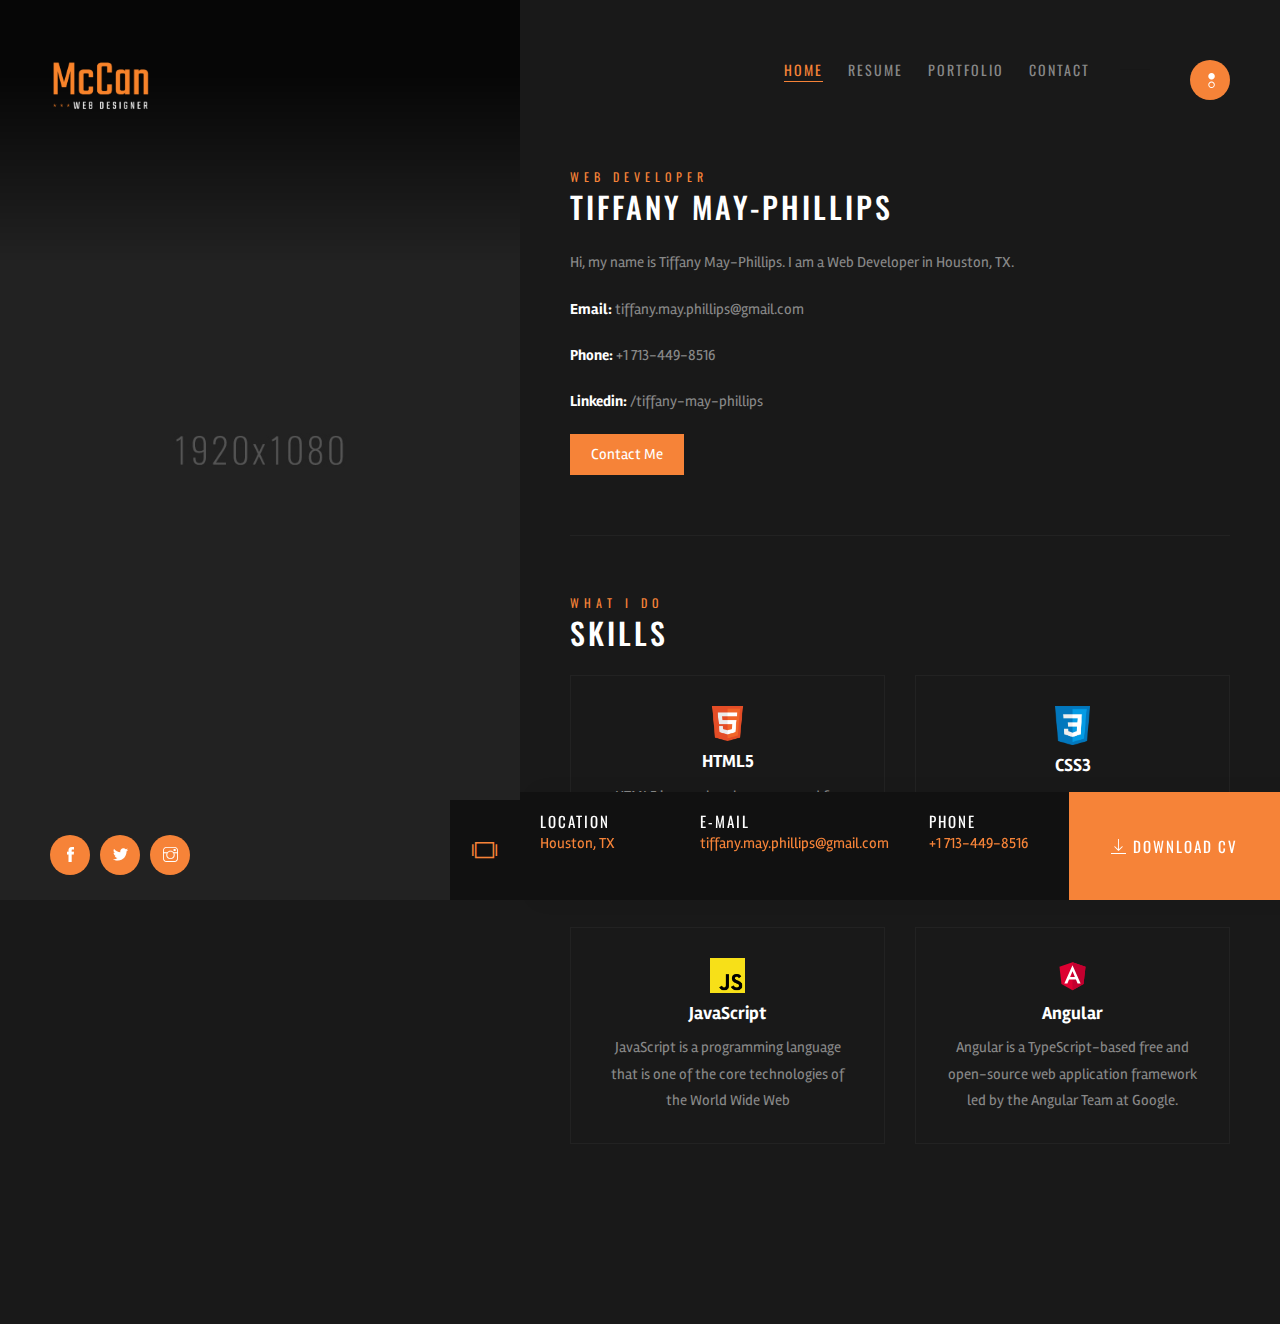
==== commit 560e0b91: "main and resume" ====
--- a/index.html
+++ b/index.html
@@ -27,7 +27,7 @@
                 <li class="menu-item current-menu-item"><a href="index.html">Home</a></li>
                 <li class="menu-item"><a href="resume.html">Resume</a></li>
                 <li class="menu-item"><a href="portfolio.html">Portfolio</a></li>
-                <li class="menu-item menu-item-has-children"><a href="blog.html">Blog</a>
+                <!-- <li class="menu-item menu-item-has-children"><a href="blog.html">Blog</a>
                     <a href="index.html#" class="menu-expand mdi"></a>
                     <ul class="sub-menu">
                         <li class="menu-item"><a href="post.html">Post</a></li>
@@ -39,7 +39,7 @@
                             </ul>
                         </li>
                     </ul>
-                </li>
+                </li> -->
                 <li class="menu-item"><a href="contact.html">Contact</a></li>
             </ul>
         </nav>
@@ -94,37 +94,37 @@
                         <div class="row">
                             <div class="col-md-6">
                                 <div class="feature feature-left">
-                                    <div class="mccan-icon"><img src='./images/HTML5_Badge_256.png'></div>
+                                    <div class="mccan-icon"><img src='./images/HTML5_Badge_256.png' width="35px"></div>
                                     <div class="mccan-text">
                                         <h3>HTML5</h3>
-                                        <p>Fusce suscipit, ante a hendrerit thelery ullamcorper vivense comtersa risus nisl cursus nurus the viverra ante nulla.</p>
+                                        <p>HTML5 is a markup language used for structuring and presenting content on the World Wide Web.</p>
                                     </div>
                                 </div>
                             </div>
                             <div class="col-md-6">
                                 <div class="feature feature-left">
-                                    <div class="mccan-icon"> <span class="et-lightbulb font-35px"></span> </div>
+                                    <div class="mccan-icon"><img src='./images/CSS_badge.png' width="35px"></div>
                                     <div class="mccan-text">
-                                        <h3>Development</h3>
-                                        <p>Fusce suscipit, ante a hendrerit thelery ullamcorper vivense comtersa risus nisl cursus nurus the viverra ante nulla.</p>
+                                        <h3>CSS3</h3>
+                                        <p>Cascading Style Sheet level 3 is used for structuring, styling, and formatting web pages.</p>
                                     </div>
                                 </div>
                             </div>
                             <div class="col-md-6">
                                 <div class="feature feature-left">
-                                    <div class="mccan-icon"> <span class="et-camera font-30px"></span></div>
+                                    <div class="mccan-icon"><img src='./images/Javascript.png' width="35px"></div>
                                     <div class="mccan-text">
-                                        <h3>Photography</h3>
-                                        <p>Fusce suscipit, ante a hendrerit thelery ullamcorper vivense comtersa risus nisl cursus nurus the viverra ante nulla.</p>
+                                        <h3>JavaScript</h3>
+                                        <p>JavaScript is a programming language that is one of the core technologies of the World Wide Web</p>
                                     </div>
                                 </div>
                             </div>
                             <div class="col-md-6">
                                 <div class="feature feature-left">
-                                    <div class="mccan-icon"> <span class="et-presentation font-35px"></span> </div>
+                                    <div class="mccan-icon"><img src='./images/angular.svg' width="35px"></div>
                                     <div class="mccan-text">
-                                        <h3>Marketing</h3>
-                                        <p>Fusce suscipit, ante a hendrerit thelery ullamcorper vivense comtersa risus nisl cursus nurus the viverra ante nulla.</p>
+                                        <h3>Angular</h3>
+                                        <p>Angular is a TypeScript-based free and open-source web application framework led by the Angular Team at Google.</p>
                                     </div>
                                 </div>
                             </div>
@@ -133,18 +133,14 @@
                 </div>
             </div>
         </div>
-        <!-- Copyright -->
-        <div class="copyright">
-            <p>&copy; 2020 <a href="index.html">McCan</a>. All Rights Reserved.</p>
-        </div>
     </div>
     <!-- Hidden Menu -->
     <div class="additional-menu-content">
         <h3 class="title-small">Web Designer</h3>
-        <h2 class="title">Tiffany May-Phillips</h2> <img src="images/200x200.jpg" alt="">
-        <p>Hi, my name is Tiffany May-Phillips. I am a Web Developer, and etiam accumsan scelerisque rhoncus. Nulla quis laoreet velit. Pelteqle quisu velleopha retra congue.</p> <a href="#" class="btn">Hire Me</a>
+        <h2 class="title">Tiffany May-Phillips</h2> <img src="images/bw-headshot-badge.png" width="200px" alt="">
+        <p>Hi, my name is Tiffany May-Phillips. I am a Web Developer in Houston, TX.</p> <a href="contact.html" class="btn">Contact Me</a>
         <div class="divider2"></div>
-        <h3 class="title-small">@rorymccan</h3>
+        <h3 class="title-small">@</h3>
         <h2 class="title">Instagram</h2>
         <div class="sb-widget fl-wrap">
             <div class="insta-thumb">
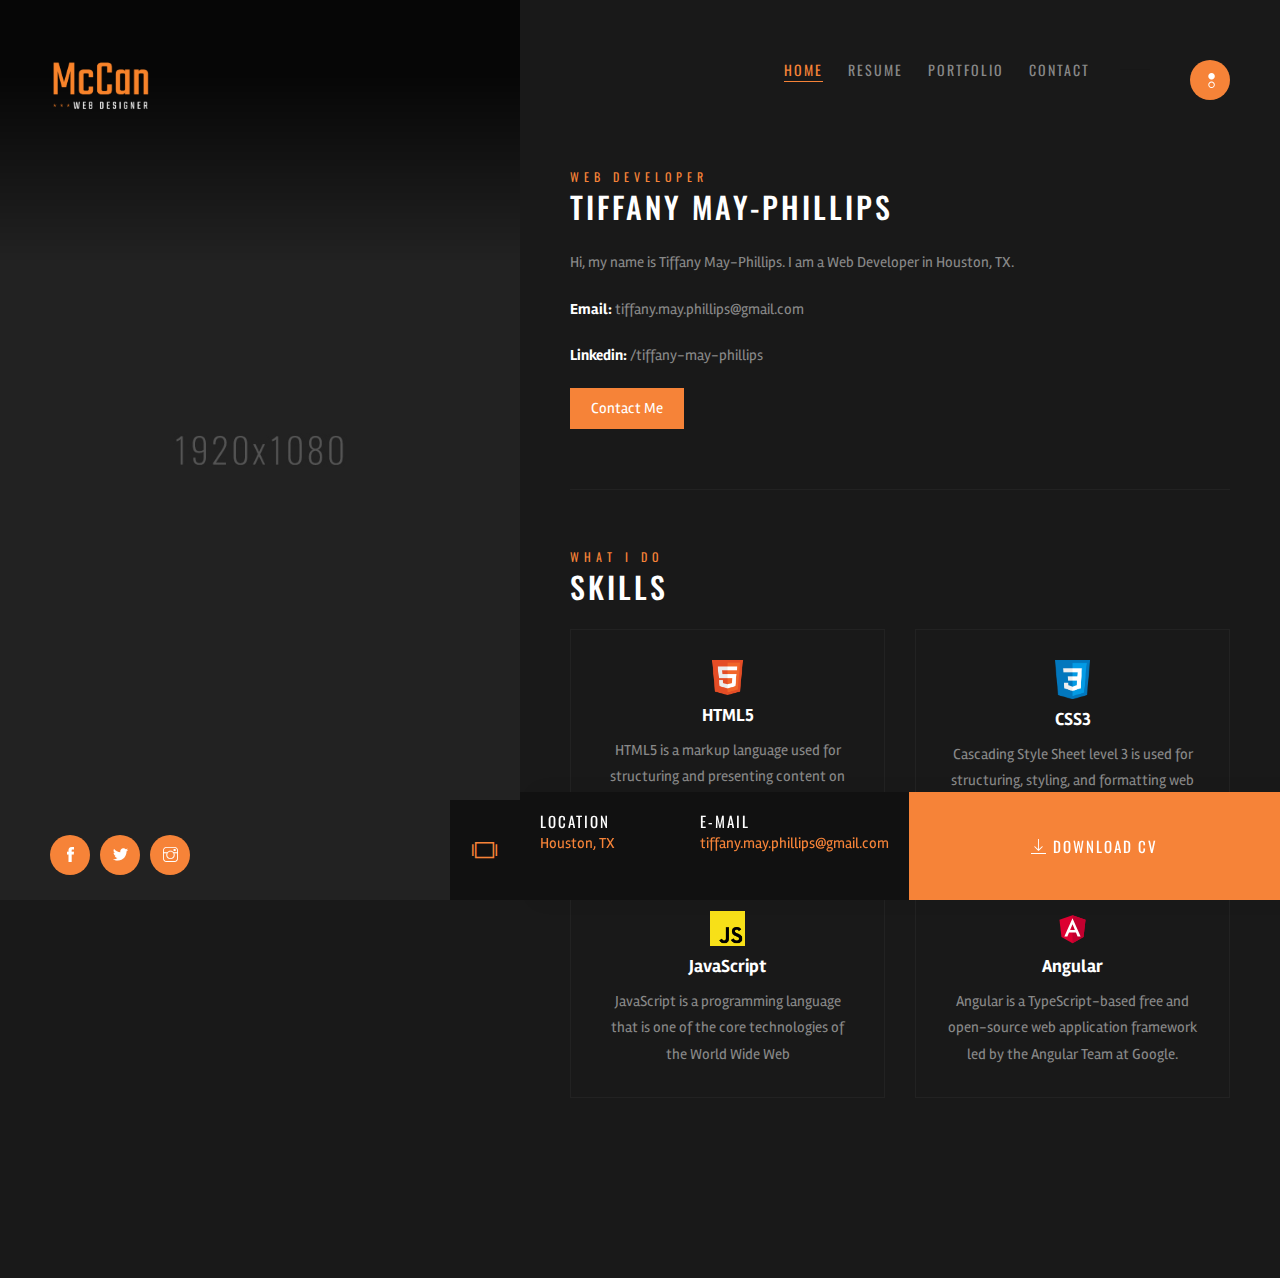
==== commit 2d36dddc: "portfolio started, contact" ====
--- a/index.html
+++ b/index.html
@@ -76,10 +76,9 @@
                         <div class="row">
                             <div class="col-md-8">
                                 <p><b>Email:</b> tiffany.may.phillips@gmail.com</p>
-                                <p><b>Phone:</b> +1 713-449-8516</p>
                                 <p><b>Linkedin:</b> /tiffany-may-phillips</p>
                             </div>
-                        </div> <a href="" class="btn ajax">Contact Me</a> </div>
+                        </div> <a href="contact.html" class="btn ajax">Contact Me</a> </div>
                 </div>
             </div>
         </div>
@@ -164,12 +163,10 @@
                 <h6>E-Mail</h6>
                 <p>tiffany.may.phillips@gmail.com</p>
             </div>
-            <div class="field field-my-info field-separator">
-                <h6>Phone</h6>
-                <p>+1 713-449-8516</p>
-            </div>
             <div class="clear"></div>
-            <button type="submit" class="button-color"><span class="ti-download"></span> DOWNLOAD CV</button>
+            <form class="button-form" action = "assets/Resume.pdf">
+                <button type="submit" class="button-color"><span class="ti-download"></span> DOWNLOAD CV</button>
+            </form>
         </div>
     </div>
     <!-- Js -->
--- a/assets/css/style.css
+++ b/assets/css/style.css
@@ -465,6 +465,9 @@
     border: 1px solid #222;
 }
 
+.button-form {
+    width: 100%;
+}
 
 /* 03. Useful classes */
 
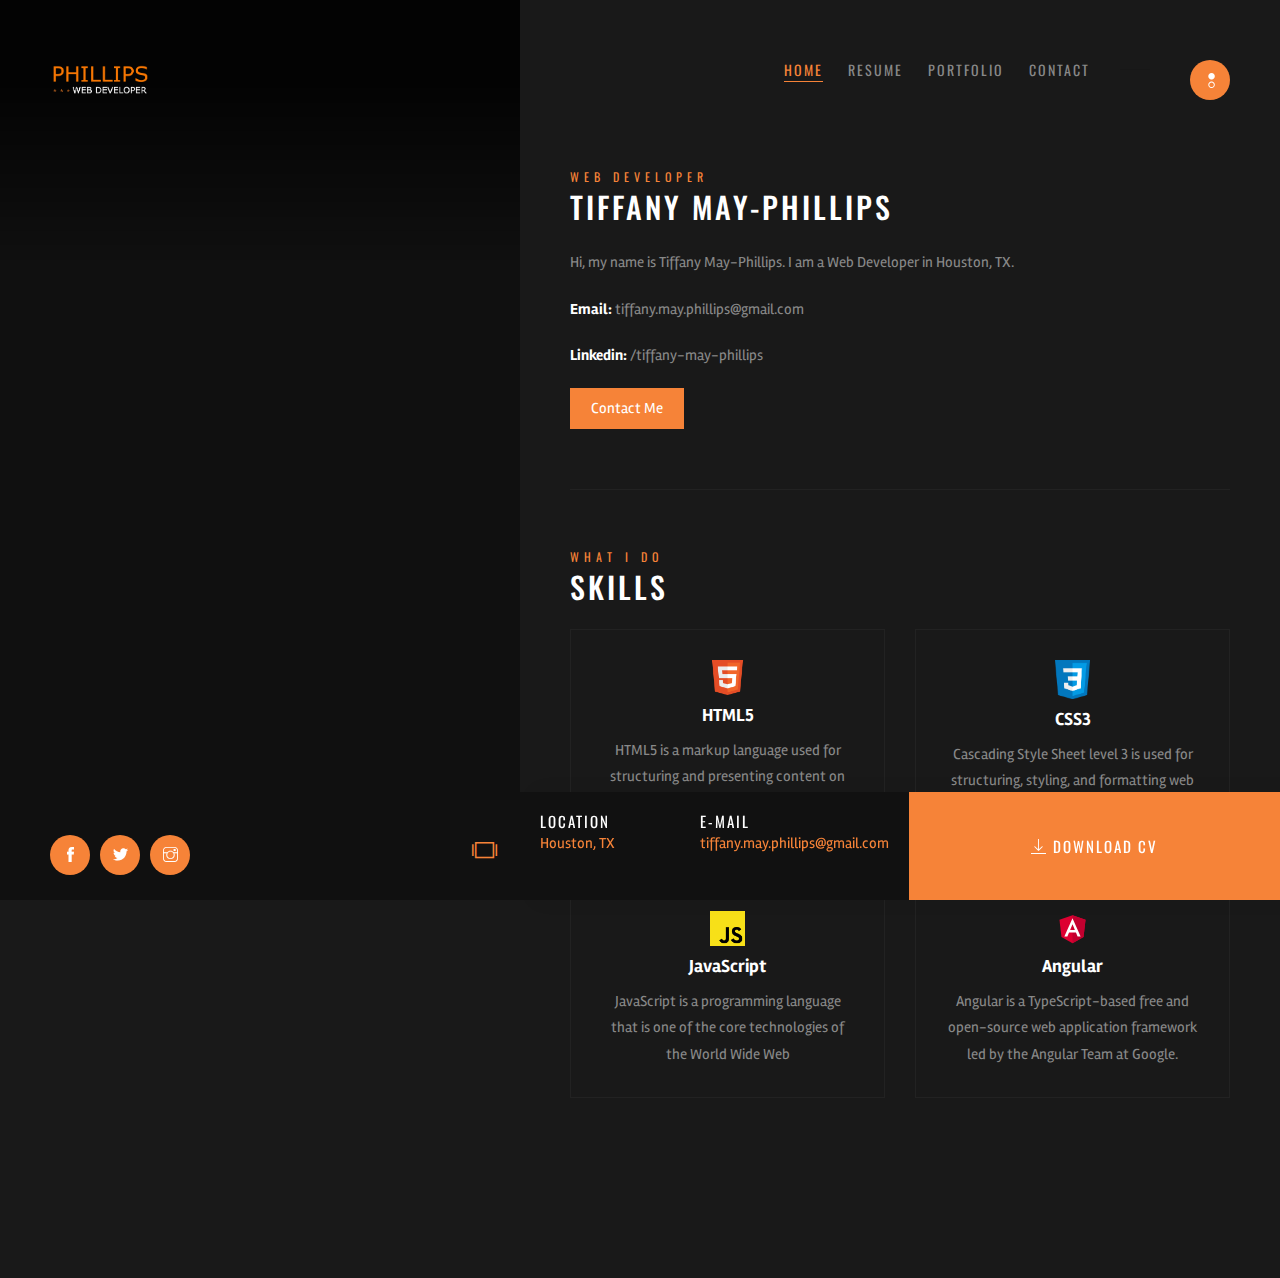
==== commit e41d2b2d: "logo and images" ====
--- a/index.html
+++ b/index.html
@@ -17,7 +17,7 @@
     <header id="identity">
         <!-- Logo -->
         <div class="logo">
-            <a href="index.html" class="logo-link" rel="home"> <img src="images/logo.png" class="logo" alt=""> </a>
+            <a href="index.html" class="logo-link" rel="home"> <img src="images/phillips-logo.png" class="logo" alt=""> </a>
         </div>
     </header>
     <!-- Menu -->
@@ -61,7 +61,7 @@
     <!-- Media -->
     <div class="hero-media">
         <div class="owl-carousel" data-expand-duration="800">
-            <div class="item owl-lazy" data-src="images/1920x1080.jpg"></div>
+            <div class="item owl-lazy" data-src="./images/bw-headshot.png"></div>
         </div> <span class="overlay"></span> <span class="ti ti-spin ti-loading"></span> </div>
     <!-- Content -->
     <div class="content-wrap clearfix">
